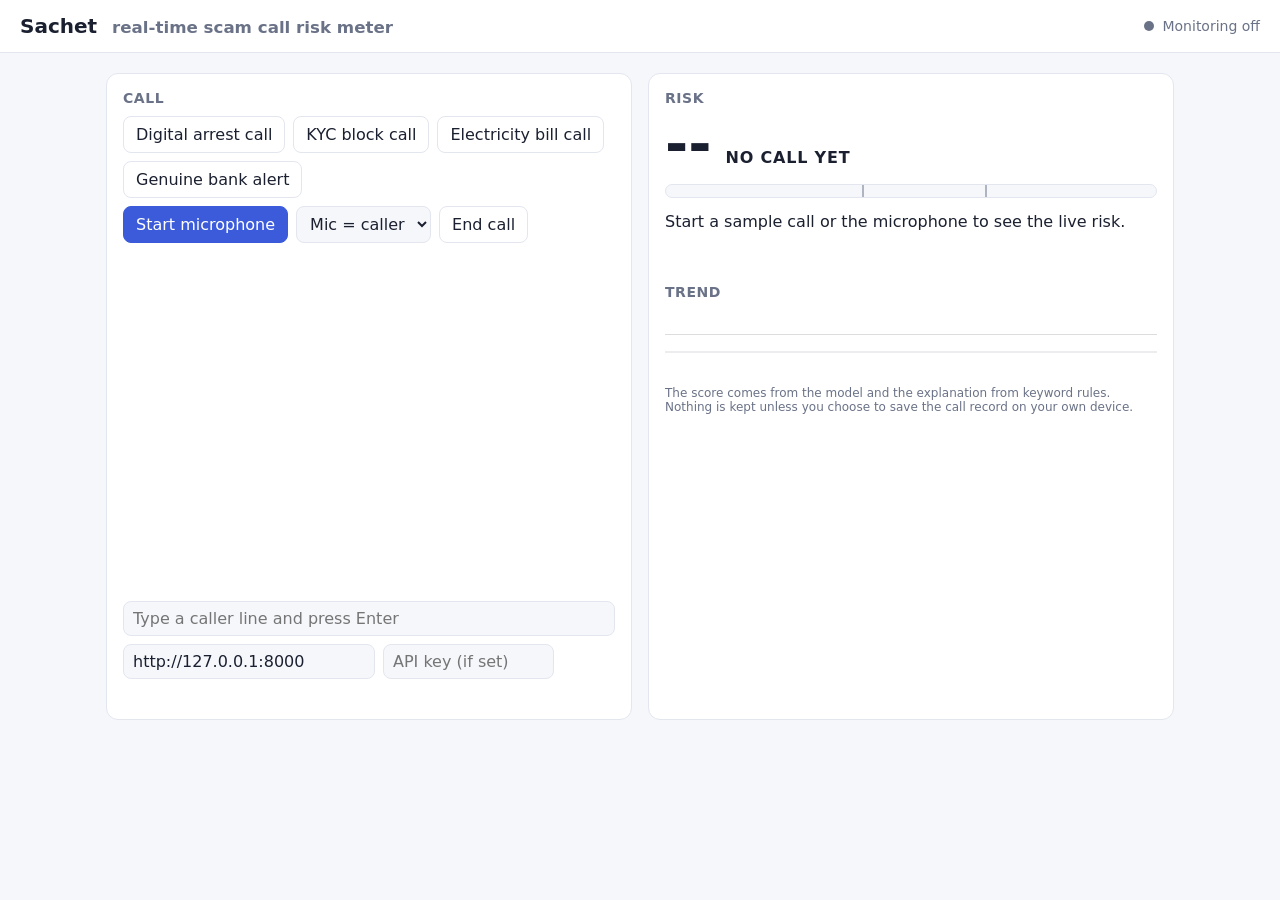
==== client/index.html @ 283514bd "Changed the model to a newer version, added frontend, updated api pipeline" ====
<!DOCTYPE html>
<html lang="en">
<head>
<meta charset="utf-8">
<meta name="viewport" content="width=device-width, initial-scale=1">
<title>Sachet</title>
<style>
  :root { --bg:#f6f7fb; --card:#fff; --text:#1b2030; --muted:#6a7287; --line:#e3e6ef;
          --low:#2e9e5b; --med:#e0a100; --high:#d9342b; --accent:#3b5bdb; }
  @media (prefers-color-scheme: dark) {
    :root { --bg:#12151f; --card:#1b2030; --text:#eceff7; --muted:#9aa3ba; --line:#2b3248; --accent:#7c93ff; }
  }
  * { box-sizing: border-box; }
  body { margin:0; font-family: system-ui, "Segoe UI", sans-serif; background:var(--bg); color:var(--text); }
  header { display:flex; align-items:center; justify-content:space-between; padding:14px 20px;
           background:var(--card); border-bottom:1px solid var(--line); }
  header h1 { margin:0; font-size:20px; }
  header small { color:var(--muted); margin-left:8px; }
  .live { display:flex; align-items:center; gap:8px; font-size:14px; color:var(--muted); }
  .dot { width:10px; height:10px; border-radius:50%; background:var(--muted); }
  .dot.on { background:var(--low); animation:pulse 1.4s infinite; }
  @keyframes pulse { 50% { opacity:.35; } }
  main { max-width:1100px; margin:20px auto; padding:0 16px; display:grid; gap:16px;
         grid-template-columns: 1fr 1fr; }
  @media (max-width: 800px) { main { grid-template-columns: 1fr; } }
  .card { background:var(--card); border:1px solid var(--line); border-radius:12px; padding:16px; }
  .card h2 { margin:0 0 10px; font-size:14px; text-transform:uppercase; letter-spacing:.04em; color:var(--muted); }
  button { font:inherit; padding:8px 12px; border:1px solid var(--line); background:var(--card); color:var(--text);
           border-radius:8px; cursor:pointer; }
  button:hover { border-color:var(--accent); }
  button.primary { background:var(--accent); color:#fff; border-color:var(--accent); }
  button:disabled { opacity:.5; cursor:not-allowed; }
  .row { display:flex; flex-wrap:wrap; gap:8px; margin-bottom:8px; }
  input, select { font:inherit; padding:7px 9px; border:1px solid var(--line); border-radius:8px;
                  background:var(--bg); color:var(--text); }
  #transcript { height:340px; overflow-y:auto; display:flex; flex-direction:column; gap:8px; }
  .msg { max-width:85%; padding:8px 11px; border-radius:12px; font-size:15px; line-height:1.4; }
  .msg.caller { background:var(--bg); border:1px solid var(--line); align-self:flex-start; }
  .msg.victim { background:var(--accent); color:#fff; align-self:flex-end; }
  .msg b { display:block; font-size:11px; opacity:.7; font-weight:600; margin-bottom:2px; }
  .score { font-size:56px; font-weight:700; line-height:1; }
  .level { font-weight:600; text-transform:uppercase; letter-spacing:.05em; }
  .bar { height:14px; background:var(--bg); border:1px solid var(--line); border-radius:8px; overflow:hidden; margin:12px 0; position:relative; }
  .bar > div { height:100%; width:0; background:var(--low); transition:width .5s, background .5s; }
  .tick { position:absolute; top:0; bottom:0; width:2px; background:var(--muted); opacity:.5; }
  #reason { font-size:16px; line-height:1.5; min-height:48px; }
  .chips { display:flex; flex-wrap:wrap; gap:6px; margin-top:8px; }
  .chip { font-size:12px; padding:3px 9px; border-radius:999px; border:1px solid var(--line); color:var(--muted); }
  #alert { display:none; background:var(--high); color:#fff; padding:12px 14px; border-radius:10px; margin-bottom:12px; font-weight:600; }
  #err { color:var(--high); font-size:13px; margin-top:8px; min-height:16px; }
  svg { width:100%; height:70px; display:block; }
  .note { color:var(--muted); font-size:12px; margin-top:6px; }
  dialog { background:var(--card); color:var(--text); border:1px solid var(--line); border-radius:12px;
           padding:20px; max-width:400px; }
  dialog::backdrop { background:rgba(0,0,0,.45); }
  dialog h3 { margin:0 0 8px; }
  dialog p { color:var(--muted); font-size:14px; line-height:1.5; margin:0 0 12px; }
  dialog input { width:100%; margin-bottom:12px; }
</style>
</head>
<body>
<header>
  <h1>Sachet <small>real-time scam call risk meter</small></h1>
  <div class="live"><span class="dot" id="dot"></span><span id="liveText">Monitoring off</span></div>
</header>

<main>
  <section class="card">
    <h2>Call</h2>
    <div class="row">
      <button id="sc1">Digital arrest call</button>
      <button id="sc2">KYC block call</button>
      <button id="sc3">Electricity bill call</button>
      <button id="sc4">Genuine bank alert</button>
    </div>
    <div class="row">
      <button id="micBtn" class="primary">Start microphone</button>
      <select id="micSpeaker">
        <option value="caller">Mic = caller</option>
        <option value="victim">Mic = you</option>
      </select>
      <button id="endBtn">End call</button>
    </div>
    <div id="transcript"></div>
    <div class="row" style="margin-top:10px">
      <input id="typed" placeholder="Type a caller line and press Enter" style="flex:1">
    </div>
    <div class="row">
      <input id="api" value="http://127.0.0.1:8000" size="24" title="API address">
      <input id="key" placeholder="API key (if set)" size="14">
    </div>
    <div id="err"></div>
  </section>

  <section class="card">
    <h2>Risk</h2>
    <div id="alert">Strong warning: this call looks like a scam. Do not share OTPs or send money. Hang up and call the official number.</div>
    <div style="display:flex; align-items:baseline; gap:14px">
      <div class="score" id="score">--</div>
      <div class="level" id="level">no call yet</div>
    </div>
    <div class="bar"><div id="fill"></div><span class="tick" style="left:40%"></span><span class="tick" style="left:65%"></span></div>
    <div id="reason">Start a sample call or the microphone to see the live risk.</div>
    <div class="chips" id="chips"></div>
    <h2 style="margin-top:18px">Trend</h2>
    <svg viewBox="0 0 300 70" preserveAspectRatio="none">
      <line x1="0" y1="42" x2="300" y2="42" stroke="currentColor" opacity=".15"/>
      <line x1="0" y1="24.5" x2="300" y2="24.5" stroke="currentColor" opacity=".15"/>
      <polyline id="line" fill="none" stroke="var(--accent)" stroke-width="2.5" points=""/>
    </svg>
    <div class="note">The score comes from the model and the explanation from keyword rules. Nothing is kept unless you choose to save the call record on your own device.</div>
  </section>
</main>

<dialog id="saveDlg">
  <h3>Save this call as evidence?</h3>
  <p>If you save, the transcript and risk scores are written to a file on this device only. Nothing is uploaded. If you don't save, they are erased now.</p>
  <input id="callerNo" placeholder="Caller's number (optional)">
  <div class="row">
    <button id="saveYes" class="primary">Save to my device</button>
    <button id="saveNo">Don't save</button>
  </div>
</dialog>

<script>
const $ = id => document.getElementById(id);
let sid = crypto.randomUUID(), playing = false, rec = null, log = [], isDemo = false;

const SAMPLES = {
  sc1: [["caller","Hello, main CBI cyber cell se Inspector Rathore bol raha hoon. Aapke Aadhaar par 24 SIM cards nikle hain."],
        ["victim","Kya? Maine toh sirf ek SIM liya hai."],
        ["caller","Aapke naam par arrest warrant jaari hua hai. Ye case confidential hai, kisi ko mat bataiye."],
        ["victim","Mujhe bahut darr lag raha hai."],
        ["caller","Aap abhi video call par rahiye, phone mat kaatiye. Verification ke liye turant paisa safe account mein transfer kijiye."]],
  sc2: [["caller","Sir main SBI head office se bol raha hoon. Aapka KYC expire ho gaya hai."],
        ["victim","Kal branch aa jaun?"],
        ["caller","Nahi sir, aaj raat tak account block ho jayega. Main ek link bhej raha hoon, wahan details bhariye."],
        ["victim","Link? Bank toh branch bulata hai."],
        ["caller","Naya process hai. Aapke phone par OTP aayega, wo mujhe turant bata dijiye."]],
  sc3: [["caller","Hello sir, main bijli vibhag se bol raha hoon. Aapke flat ka bijli bill update nahi hai."],
        ["victim","Bill toh humne pichle mahine bhar diya tha."],
        ["caller","Aaj raat tak update nahi hua toh bijli kat jayegi. Aap Play Store se Bill Update Quick Support app download kijiye."],
        ["victim","Kaunsa office hai aapka?"],
        ["caller","Sir pehle app install kijiye, time kam hai, baaki sab app mein dikh jayega."]],
  sc4: [["caller","Namaste, main HDFC Bank ke fraud team se bol rahi hoon. Aapke card se 12,400 ka transaction hua hai, kya aapne kiya?"],
        ["victim","Nahi, maine nahi kiya."],
        ["caller","Maine card block kar diya hai. Dhyan rakhiye, bank kabhi OTP, PIN ya CVV nahi maangta, kisi ko mat bataiye."],
        ["victim","Aage kya karna hai?"],
        ["caller","Aap card ke peeche likhe customer care number par khud call kijiye aur naya card request kar dijiye."]]
};

function headers() {
  const h = { "Content-Type": "application/json" };
  if ($("key").value.trim()) h["x-api-key"] = $("key").value.trim();
  return h;
}
function base() { return $("api").value.replace(/\/$/, ""); }

function addMsg(who, text) {
  const d = document.createElement("div");
  d.className = "msg " + who;
  const b = document.createElement("b");
  b.textContent = who === "caller" ? "Caller" : "You";
  const t = document.createElement("span");
  t.textContent = text;
  d.append(b, t);
  $("transcript").appendChild(d);
  $("transcript").scrollTop = 1e9;
}

function show(r) {
  const s = r.risk_score;
  $("score").textContent = s;
  $("level").textContent = r.level;
  const col = r.level === "high" ? "var(--high)" : r.level === "medium" ? "var(--med)" : "var(--low)";
  $("level").style.color = col;
  $("fill").style.width = Math.max(0, Math.min(100, s)) + "%";
  $("fill").style.background = col;
  $("reason").textContent = r.reason;
  $("alert").style.display = r.alert ? "block" : "none";
  const chips = $("chips");
  chips.replaceChildren();
  (r.signals || []).forEach(x => {
    const c = document.createElement("span");
    c.className = "chip";
    c.textContent = x;
    chips.appendChild(c);
  });
  const h = r.history, n = h.length;
  $("line").setAttribute("points", h.map((v, i) =>
    (n === 1 ? 150 : i * 300 / (n - 1)) + "," + (70 - (v / 100) * 70)).join(" "));
}

async function send(speaker, text) {
  addMsg(speaker, text);
  const entry = { time: new Date(), speaker, text };
  log.push(entry);
  $("dot").className = "dot on";
  $("liveText").textContent = "Monitoring active";
  try {
    const res = await fetch(base() + "/v1/analyze", {
      method: "POST", headers: headers(),
      body: JSON.stringify({ session_id: sid, text, speaker })
    });
    if (!res.ok) throw new Error("API " + res.status + " " + (await res.text()).slice(0, 120));
    const r = await res.json();
    Object.assign(entry, { score: r.risk_score, level: r.level, reason: r.reason, alert: r.alert });
    show(r);
    $("err").textContent = "";
  } catch (e) {
    $("err").textContent = "Could not reach the API: " + e.message;
  }
}

function stopInputs() {
  playing = false;
  if (rec) {
    rec.onend = null;
    try { rec.stop(); } catch (e) {}
    rec = null;
    $("micBtn").textContent = "Start microphone";
  }
}

async function resetCall() {
  stopInputs();
  try {
    await fetch(base() + "/v1/session/end", {
      method: "POST", headers: headers(), body: JSON.stringify({ session_id: sid })
    });
  } catch (e) {}
  sid = crypto.randomUUID();
  log = [];
  isDemo = false;
  $("transcript").replaceChildren();
  $("score").textContent = "--";
  $("level").textContent = "no call yet";
  $("level").style.color = "";
  $("fill").style.width = "0";
  $("reason").textContent = "Call ended. Session deleted from the server.";
  $("chips").replaceChildren();
  $("alert").style.display = "none";
  $("line").setAttribute("points", "");
  $("dot").className = "dot";
  $("liveText").textContent = "Monitoring off";
}

function endCall(ask) {
  if (ask && log.length) {
    stopInputs();
    $("callerNo").value = "";
    $("saveDlg").showModal();
    return;
  }
  return resetCall();
}

const pad = n => String(n).padStart(2, "0");
const fmt = d => pad(d.getDate()) + "/" + pad(d.getMonth() + 1) + "/" + d.getFullYear() + " " +
                 pad(d.getHours()) + ":" + pad(d.getMinutes()) + ":" + pad(d.getSeconds());

function buildRecord(number) {
  const scored = log.filter(e => e.score !== undefined);
  const last = scored[scored.length - 1];
  const peak = scored.length ? Math.max(...scored.map(e => e.score)) : "n/a";
  const out = [];
  out.push("SACHET CALL RECORD (automatically generated)");
  out.push("=============================================");
  out.push("Source        : " + (isDemo ? "demo sample call (not a real call)" : "live input"));
  out.push("Call started  : " + (log[0] ? fmt(log[0].time) : "n/a"));
  out.push("Call ended    : " + fmt(new Date()));
  out.push("Caller number : " + (number || "not provided"));
  out.push("Final risk    : " + (last ? last.score + "/100 (" + last.level + ")" : "n/a") + ", peak " + peak);
  out.push("Strong warning shown: " + (scored.some(e => e.alert) ? "yes" : "no"));
  out.push("");
  out.push("Note: the transcript comes from speech recognition and may contain errors. The risk score is an automated estimate, not a verdict. Keep this record together with your call log, screenshots and payment receipts.");
  out.push("");
  out.push("TRANSCRIPT");
  out.push("----------");
  log.forEach(e => {
    const who = e.speaker === "caller" ? "CALLER" : "YOU";
    const sc = (e.speaker === "caller" && e.score !== undefined) ? "   (risk " + e.score + ")" : "";
    out.push("[" + fmt(e.time) + "] " + who + ": " + e.text + sc);
  });
  out.push("");
  out.push("IF YOU WERE SCAMMED");
  out.push("Call 1930 (national cyber fraud helpline) immediately and file a complaint at cybercrime.gov.in. Contact your bank to try to stop the transaction. Attach this record, the caller's number and the transaction details.");
  return out.join("\n");
}

function download(name, text) {
  const a = document.createElement("a");
  a.href = URL.createObjectURL(new Blob([text], { type: "text/plain;charset=utf-8" }));
  a.download = name;
  document.body.appendChild(a);
  a.click();
  a.remove();
  setTimeout(() => URL.revokeObjectURL(a.href), 2000);
}

$("saveYes").onclick = async () => {
  const d = new Date();
  const name = "sachet-call-" + d.getFullYear() + pad(d.getMonth() + 1) + pad(d.getDate()) +
               "-" + pad(d.getHours()) + pad(d.getMinutes()) + ".txt";
  download(name, buildRecord($("callerNo").value.trim()));
  $("saveDlg").close();
  await resetCall();
  $("reason").textContent = "Call record saved to your device. Session deleted from the server.";
};
$("saveNo").onclick = async () => {
  $("saveDlg").close();
  await resetCall();
  $("reason").textContent = "Call ended. Nothing was saved. Session deleted from the server.";
};

async function playSample(key) {
  if (playing) return;
  await resetCall();
  playing = true;
  isDemo = true;
  for (const [who, text] of SAMPLES[key]) {
    if (!playing) break;
    await send(who, text);
    await new Promise(r => setTimeout(r, 1600));
  }
  playing = false;
}

["sc1", "sc2", "sc3", "sc4"].forEach(k => $(k).onclick = () => playSample(k));
$("endBtn").onclick = () => endCall(true);
$("typed").addEventListener("keydown", e => {
  if (e.key === "Enter" && e.target.value.trim()) {
    send("caller", e.target.value.trim());
    e.target.value = "";
  }
});

async function transcribeAndSend(blob) {
  const mySid = sid;
  const fd = new FormData();
  fd.append("file", blob, "seg.webm");
  const h = {};
  if ($("key").value.trim()) h["x-api-key"] = $("key").value.trim();
  try {
    const r = await fetch(base() + "/v1/transcribe?lang=hi", { method: "POST", headers: h, body: fd });
    if (!r.ok) throw new Error("STT " + r.status);
    const { text } = await r.json();
    if (mySid === sid && text) send($("micSpeaker").value, text);
  } catch (e) {
    $("err").textContent = "Transcription failed: " + e.message;
  }
}

$("micBtn").onclick = async () => {
  if (rec) { stopInputs(); return; }
  let stream;
  try { stream = await navigator.mediaDevices.getUserMedia({ audio: true }); }
  catch (e) { $("err").textContent = "Microphone blocked: " + e.message; return; }
  const ctl = {
    active: true, onend: null, mr: null,
    stop() {
      this.active = false;
      if (this.mr && this.mr.state !== "inactive") this.mr.stop();
      stream.getTracks().forEach(t => t.stop());
    }
  };
  rec = ctl;
  $("micBtn").textContent = "Stop microphone";
  const cycle = () => {
    if (!ctl.active) return;
    const mr = new MediaRecorder(stream);
    ctl.mr = mr;
    const parts = [];
    mr.ondataavailable = e => { if (e.data.size) parts.push(e.data); };
    mr.onstop = () => {
      if (parts.length) transcribeAndSend(new Blob(parts, { type: mr.mimeType }));
      cycle();
    };
    mr.start();
    setTimeout(() => { if (mr.state === "recording") mr.stop(); }, 6000);
  };
  cycle();
};

</script>
</body>
</html>
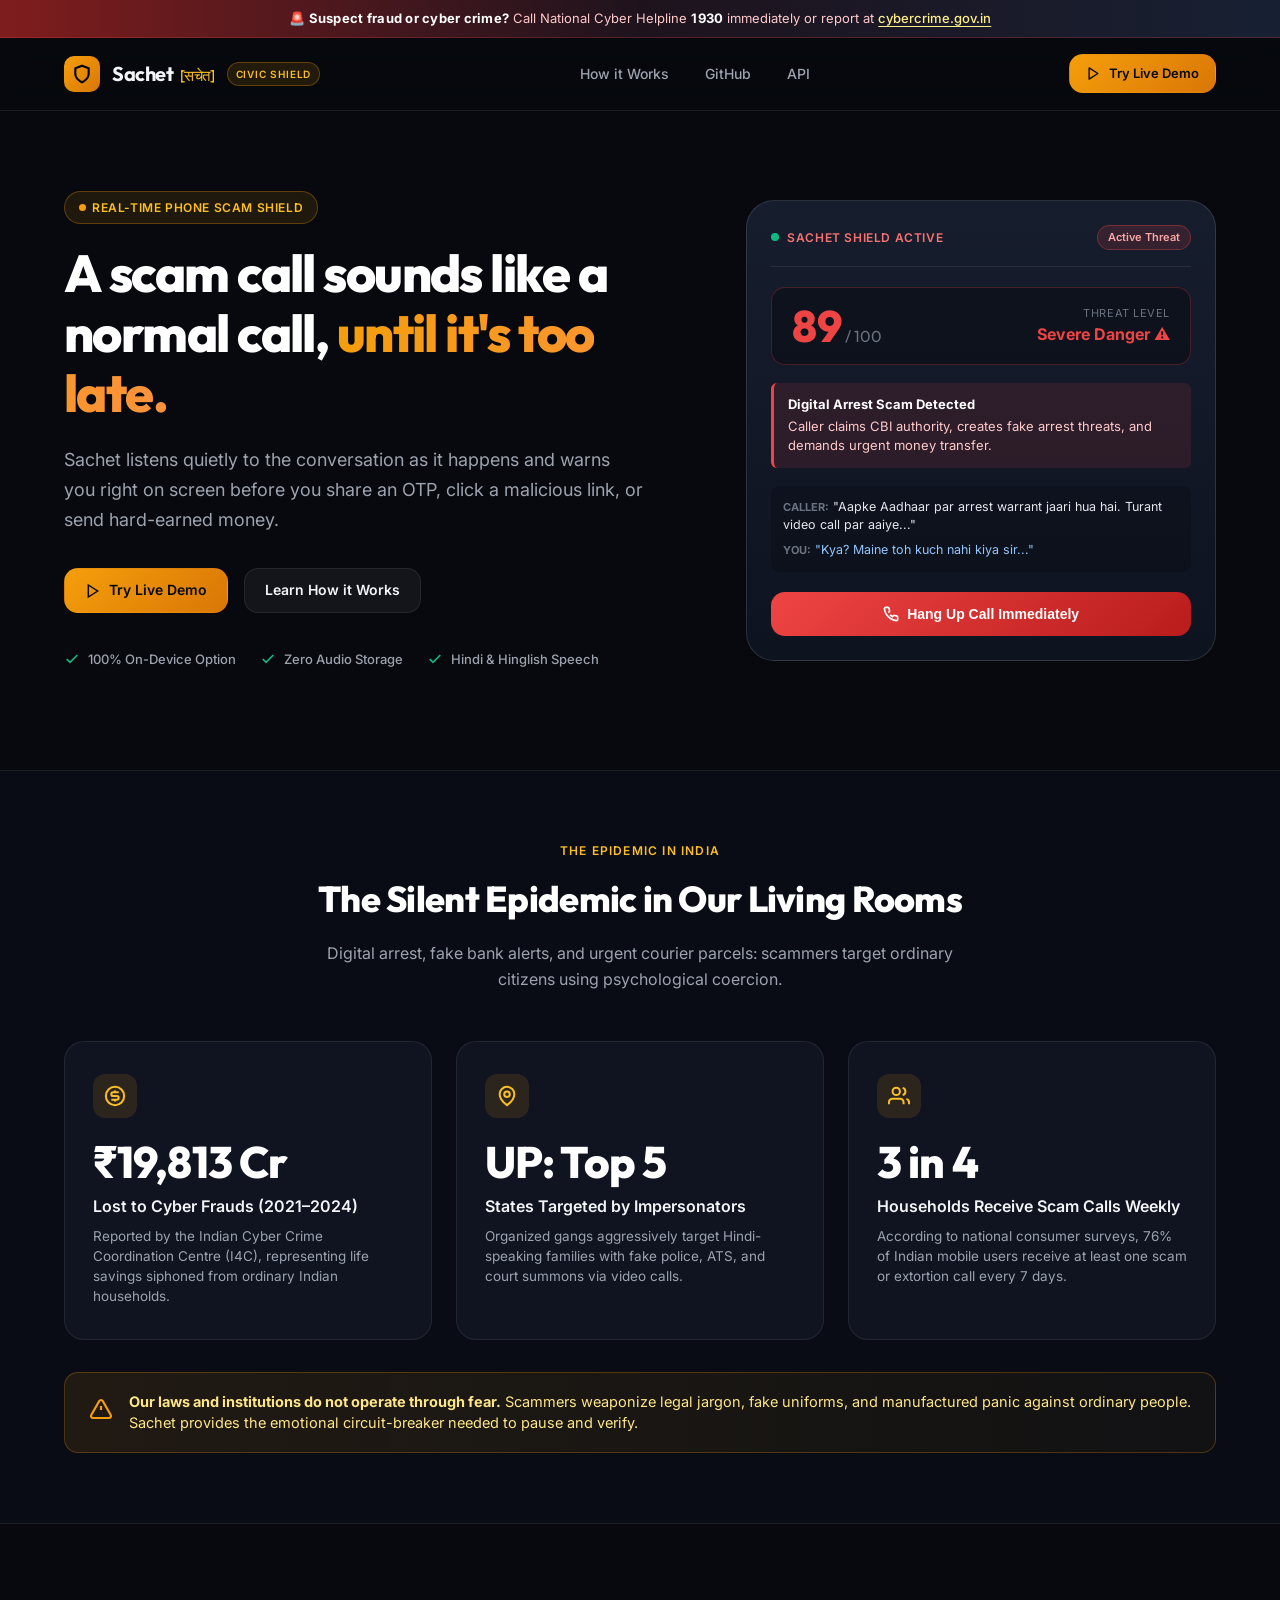
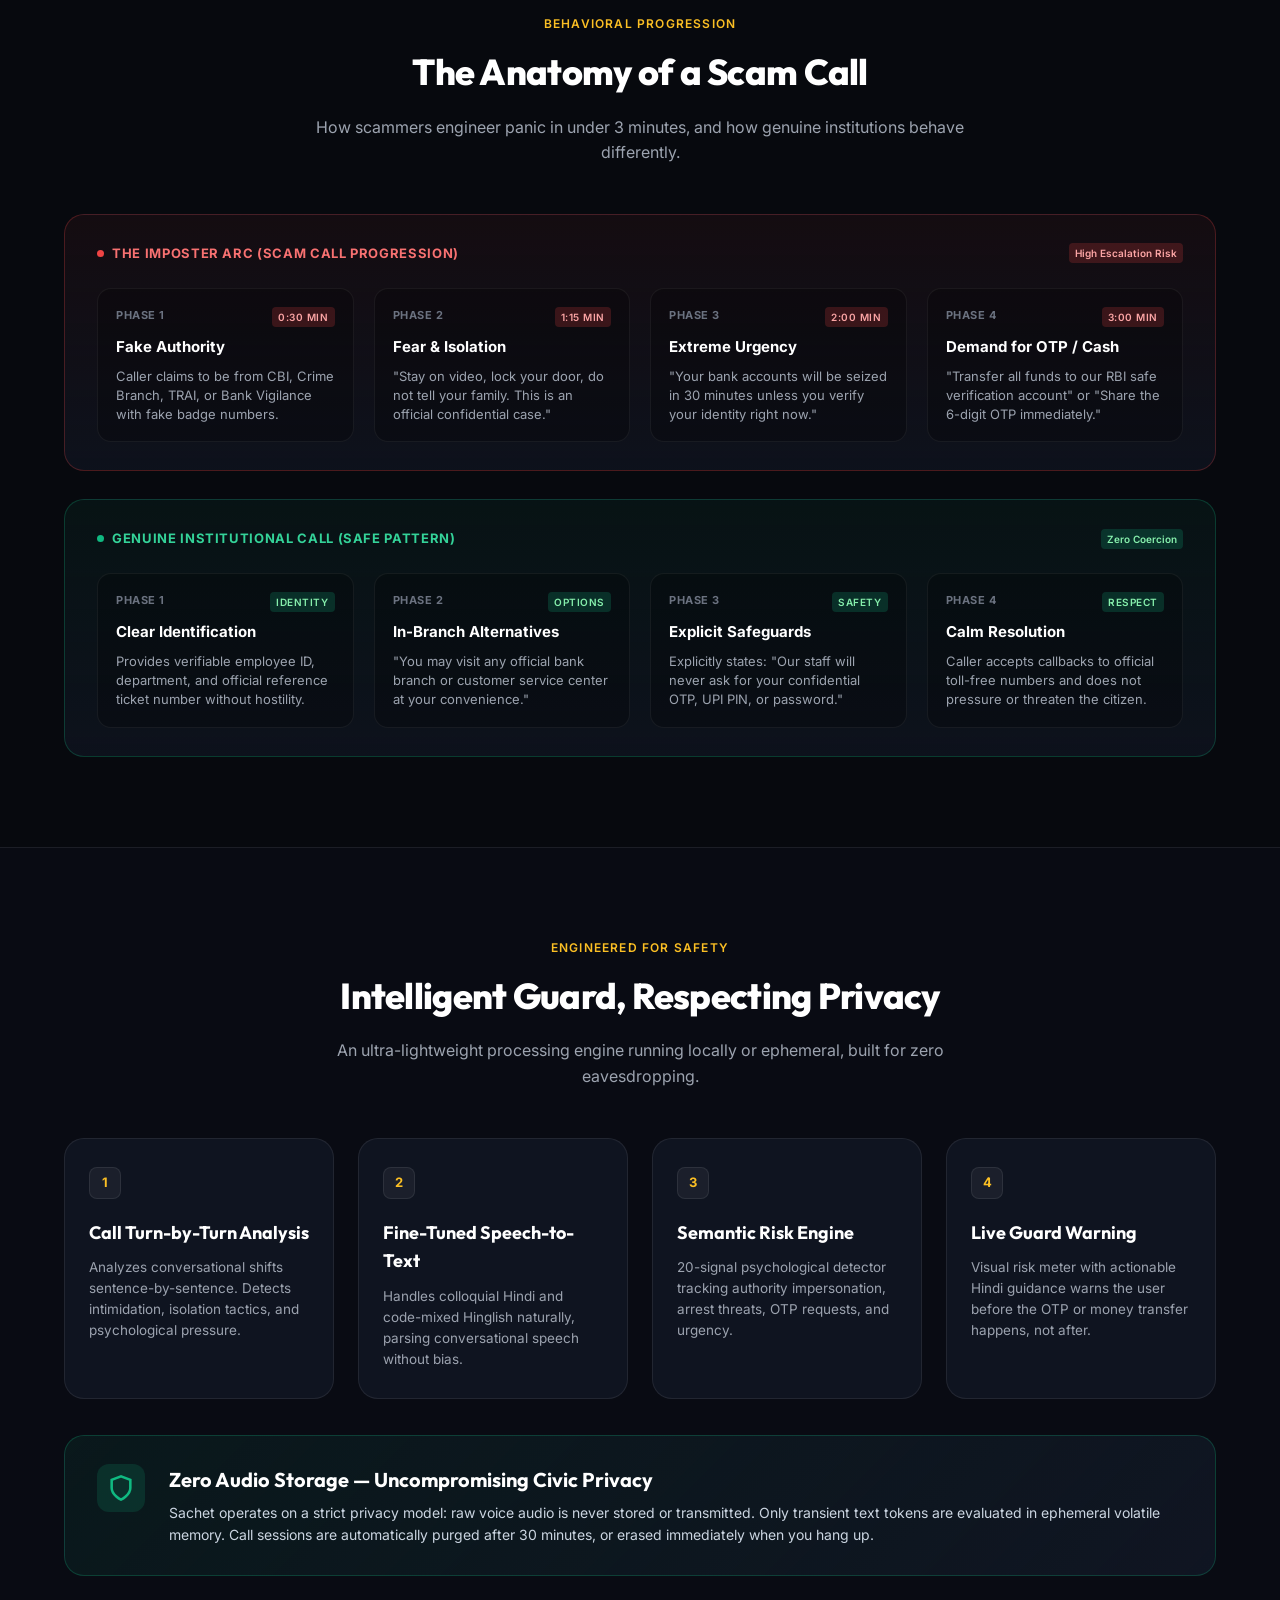
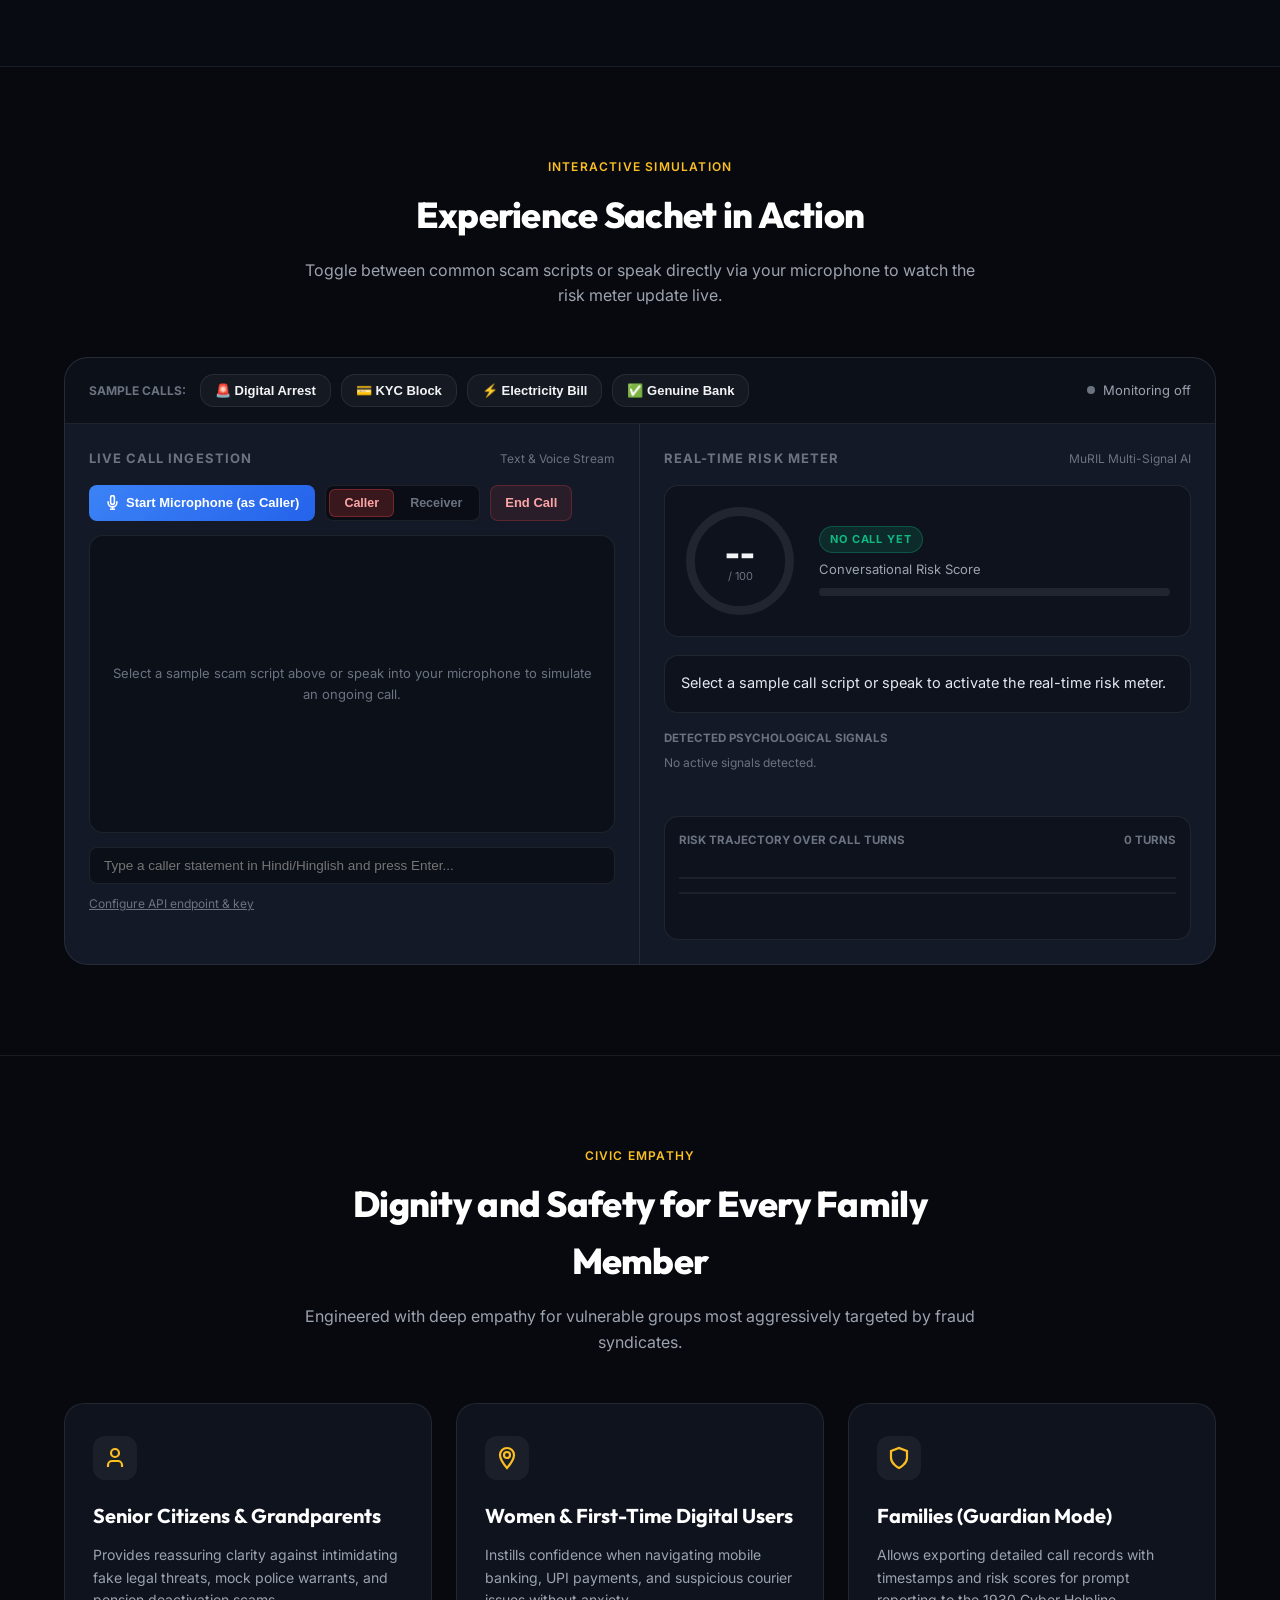
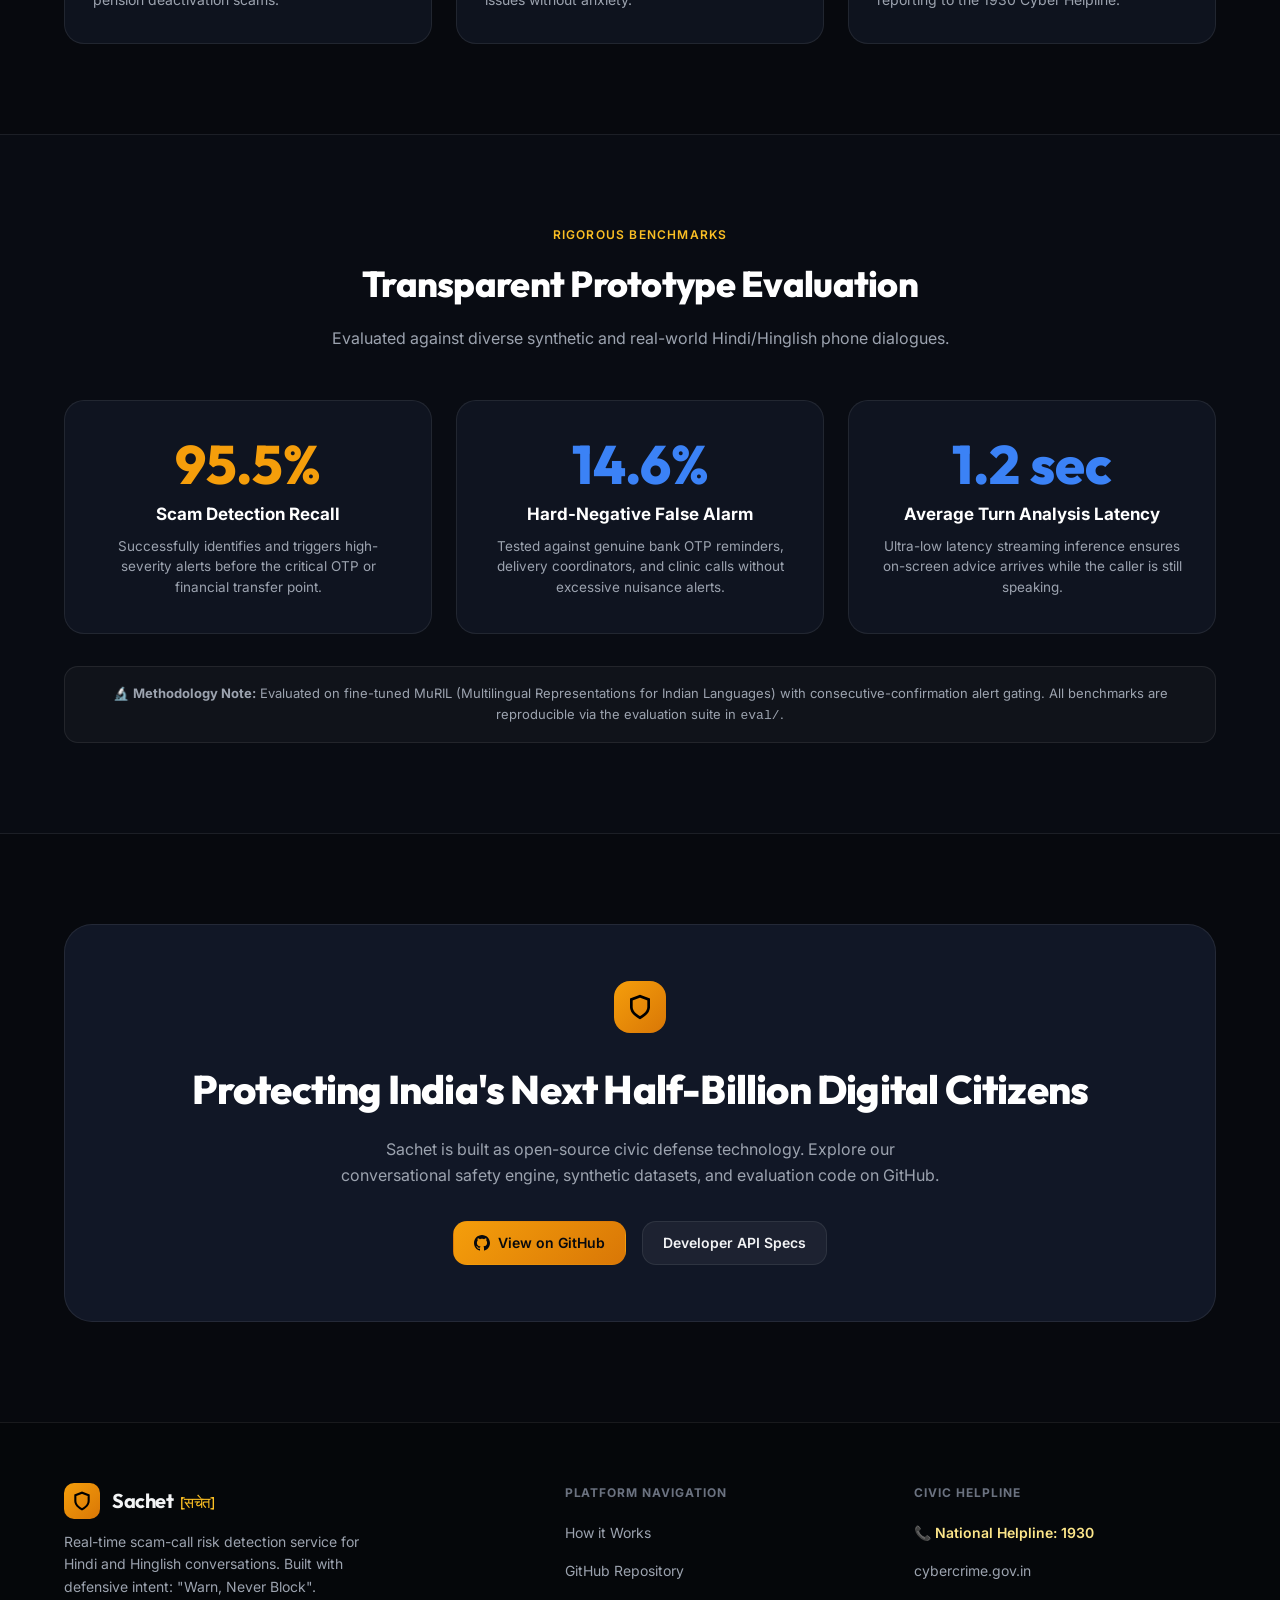
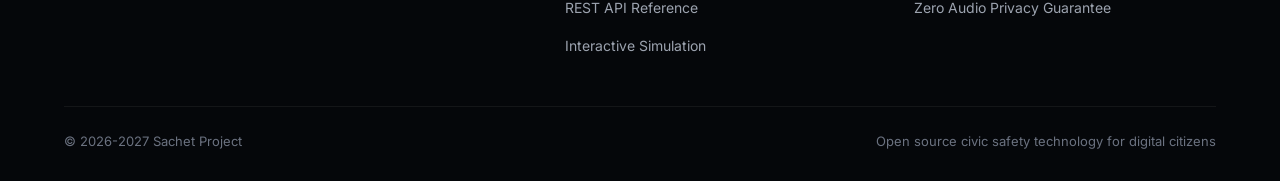
==== commit 932ca4a1: "Configure production dependencies and model hosting" ====
--- a/client/index.html
+++ b/client/index.html
@@ -1,387 +1,1125 @@
 <!DOCTYPE html>
 <html lang="en">
 <head>
-<meta charset="utf-8">
-<meta name="viewport" content="width=device-width, initial-scale=1">
-<title>Sachet</title>
-<style>
-  :root { --bg:#f6f7fb; --card:#fff; --text:#1b2030; --muted:#6a7287; --line:#e3e6ef;
-          --low:#2e9e5b; --med:#e0a100; --high:#d9342b; --accent:#3b5bdb; }
-  @media (prefers-color-scheme: dark) {
-    :root { --bg:#12151f; --card:#1b2030; --text:#eceff7; --muted:#9aa3ba; --line:#2b3248; --accent:#7c93ff; }
-  }
-  * { box-sizing: border-box; }
-  body { margin:0; font-family: system-ui, "Segoe UI", sans-serif; background:var(--bg); color:var(--text); }
-  header { display:flex; align-items:center; justify-content:space-between; padding:14px 20px;
-           background:var(--card); border-bottom:1px solid var(--line); }
-  header h1 { margin:0; font-size:20px; }
-  header small { color:var(--muted); margin-left:8px; }
-  .live { display:flex; align-items:center; gap:8px; font-size:14px; color:var(--muted); }
-  .dot { width:10px; height:10px; border-radius:50%; background:var(--muted); }
-  .dot.on { background:var(--low); animation:pulse 1.4s infinite; }
-  @keyframes pulse { 50% { opacity:.35; } }
-  main { max-width:1100px; margin:20px auto; padding:0 16px; display:grid; gap:16px;
-         grid-template-columns: 1fr 1fr; }
-  @media (max-width: 800px) { main { grid-template-columns: 1fr; } }
-  .card { background:var(--card); border:1px solid var(--line); border-radius:12px; padding:16px; }
-  .card h2 { margin:0 0 10px; font-size:14px; text-transform:uppercase; letter-spacing:.04em; color:var(--muted); }
-  button { font:inherit; padding:8px 12px; border:1px solid var(--line); background:var(--card); color:var(--text);
-           border-radius:8px; cursor:pointer; }
-  button:hover { border-color:var(--accent); }
-  button.primary { background:var(--accent); color:#fff; border-color:var(--accent); }
-  button:disabled { opacity:.5; cursor:not-allowed; }
-  .row { display:flex; flex-wrap:wrap; gap:8px; margin-bottom:8px; }
-  input, select { font:inherit; padding:7px 9px; border:1px solid var(--line); border-radius:8px;
-                  background:var(--bg); color:var(--text); }
-  #transcript { height:340px; overflow-y:auto; display:flex; flex-direction:column; gap:8px; }
-  .msg { max-width:85%; padding:8px 11px; border-radius:12px; font-size:15px; line-height:1.4; }
-  .msg.caller { background:var(--bg); border:1px solid var(--line); align-self:flex-start; }
-  .msg.victim { background:var(--accent); color:#fff; align-self:flex-end; }
-  .msg b { display:block; font-size:11px; opacity:.7; font-weight:600; margin-bottom:2px; }
-  .score { font-size:56px; font-weight:700; line-height:1; }
-  .level { font-weight:600; text-transform:uppercase; letter-spacing:.05em; }
-  .bar { height:14px; background:var(--bg); border:1px solid var(--line); border-radius:8px; overflow:hidden; margin:12px 0; position:relative; }
-  .bar > div { height:100%; width:0; background:var(--low); transition:width .5s, background .5s; }
-  .tick { position:absolute; top:0; bottom:0; width:2px; background:var(--muted); opacity:.5; }
-  #reason { font-size:16px; line-height:1.5; min-height:48px; }
-  .chips { display:flex; flex-wrap:wrap; gap:6px; margin-top:8px; }
-  .chip { font-size:12px; padding:3px 9px; border-radius:999px; border:1px solid var(--line); color:var(--muted); }
-  #alert { display:none; background:var(--high); color:#fff; padding:12px 14px; border-radius:10px; margin-bottom:12px; font-weight:600; }
-  #err { color:var(--high); font-size:13px; margin-top:8px; min-height:16px; }
-  svg { width:100%; height:70px; display:block; }
-  .note { color:var(--muted); font-size:12px; margin-top:6px; }
-  dialog { background:var(--card); color:var(--text); border:1px solid var(--line); border-radius:12px;
-           padding:20px; max-width:400px; }
-  dialog::backdrop { background:rgba(0,0,0,.45); }
-  dialog h3 { margin:0 0 8px; }
-  dialog p { color:var(--muted); font-size:14px; line-height:1.5; margin:0 0 12px; }
-  dialog input { width:100%; margin-bottom:12px; }
-</style>
+  <meta charset="utf-8">
+  <meta name="viewport" content="width=device-width, initial-scale=1">
+  <title>Sachet (सचेत) — Real-Time Scam-Call Risk Detector</title>
+  <meta name="description" content="Intelligent, privacy-first scam-call risk detection service for Hindi and Hinglish phone conversations. Warns citizens in real time before fraud happens.">
+  <link rel="preconnect" href="https://fonts.googleapis.com">
+  <link rel="preconnect" href="https://fonts.gstatic.com" crossorigin>
+  <link href="https://fonts.googleapis.com/css2?family=Inter:wght@400;500;600;700&family=Outfit:wght@600;700;800&display=swap" rel="stylesheet">
+  <link rel="stylesheet" href="styles.css">
 </head>
 <body>
-<header>
-  <h1>Sachet <small>real-time scam call risk meter</small></h1>
-  <div class="live"><span class="dot" id="dot"></span><span id="liveText">Monitoring off</span></div>
-</header>
-
-<main>
-  <section class="card">
-    <h2>Call</h2>
-    <div class="row">
-      <button id="sc1">Digital arrest call</button>
-      <button id="sc2">KYC block call</button>
-      <button id="sc3">Electricity bill call</button>
-      <button id="sc4">Genuine bank alert</button>
+
+  <!-- Top Emergency Helpline Banner -->
+  <aside class="emergency-banner">
+    <span>🚨 <strong>Suspect fraud or cyber crime?</strong> Call National Cyber Helpline <strong>1930</strong> immediately or report at <a href="https://cybercrime.gov.in" target="_blank" rel="noopener noreferrer">cybercrime.gov.in</a></span>
+  </aside>
+
+  <!-- Navigation Bar: ONLY Logo, How it Works, GitHub, API, and Live Demo Button -->
+  <header class="site-nav">
+    <div class="container nav-wrapper">
+      <a href="index.html" class="brand-group">
+        <div class="brand-logo-icon">
+          <svg width="20" height="20" viewBox="0 0 24 24" fill="none" stroke="currentColor" stroke-width="2.5" stroke-linecap="round" stroke-linejoin="round">
+            <path d="M12 22s8-4 8-10V5l-8-3-8 3v7c0 6 8 10 8 10z"/>
+          </svg>
+        </div>
+        <div class="brand-name">
+          Sachet <span class="hindi">[सचेत]</span>
+        </div>
+        <span class="brand-badge">Civic Shield</span>
+      </a>
+
+      <nav>
+        <ul class="nav-links">
+          <li><a href="how-it-works.html" class="nav-link">How it Works</a></li>
+          <li><a href="github.html" class="nav-link">GitHub</a></li>
+          <li><a href="api.html" class="nav-link">API</a></li>
+        </ul>
+      </nav>
+
+      <div class="nav-actions">
+        <a href="#demo" class="btn btn-primary" style="padding: 8px 16px; font-size: 13px;">
+          <svg width="15" height="15" viewBox="0 0 24 24" fill="none" stroke="currentColor" stroke-width="2.2" stroke-linecap="round" stroke-linejoin="round">
+            <polygon points="5 3 19 12 5 21 5 3"/>
+          </svg>
+          Try Live Demo
+        </a>
+      </div>
     </div>
-    <div class="row">
-      <button id="micBtn" class="primary">Start microphone</button>
-      <select id="micSpeaker">
-        <option value="caller">Mic = caller</option>
-        <option value="victim">Mic = you</option>
-      </select>
-      <button id="endBtn">End call</button>
+  </header>
+
+  <!-- HERO SECTION -->
+  <section class="hero-section">
+    <div class="container hero-grid">
+      <div class="hero-content">
+        <div class="pill-badge">
+          <span class="pulse-dot"></span>
+          Real-Time Phone Scam Shield
+        </div>
+        <h1 class="hero-title">
+          A scam call sounds like a normal call, <span class="highlight">until it's too late.</span>
+        </h1>
+        <p class="hero-subtitle">
+          Sachet listens quietly to the conversation as it happens and warns you right on screen before you share an OTP, click a malicious link, or send hard-earned money.
+        </p>
+
+        <div class="hero-actions">
+          <a href="#demo" class="btn btn-primary">
+            <svg width="16" height="16" viewBox="0 0 24 24" fill="none" stroke="currentColor" stroke-width="2.2">
+              <polygon points="5 3 19 12 5 21 5 3"/>
+            </svg>
+            Try Live Demo
+          </a>
+          <a href="how-it-works.html" class="btn btn-secondary">
+            Learn How it Works
+          </a>
+        </div>
+
+        <div class="hero-trust-list">
+          <div class="trust-item">
+            <svg width="16" height="16" viewBox="0 0 24 24" fill="none" stroke="currentColor" stroke-width="2.5"><polyline points="20 6 9 17 4 12"/></svg>
+            100% On-Device Option
+          </div>
+          <div class="trust-item">
+            <svg width="16" height="16" viewBox="0 0 24 24" fill="none" stroke="currentColor" stroke-width="2.5"><polyline points="20 6 9 17 4 12"/></svg>
+            Zero Audio Storage
+          </div>
+          <div class="trust-item">
+            <svg width="16" height="16" viewBox="0 0 24 24" fill="none" stroke="currentColor" stroke-width="2.5"><polyline points="20 6 9 17 4 12"/></svg>
+            Hindi & Hinglish Speech
+          </div>
+        </div>
+      </div>
+
+      <!-- Hero Phone Simulation Card -->
+      <div class="hero-phone-card">
+        <div class="phone-header">
+          <div class="phone-indicator">
+            <span class="status-dot active"></span>
+            Sachet Shield Active
+          </div>
+          <span class="phone-badge-danger">Active Threat</span>
+        </div>
+
+        <div class="phone-risk-row">
+          <div>
+            <div class="phone-risk-num">89<small> / 100</small></div>
+          </div>
+          <div class="phone-risk-status">
+            <div class="label">Threat Level</div>
+            <div class="state">Severe Danger ⚠️</div>
+          </div>
+        </div>
+
+        <div class="phone-alert-box">
+          <strong>Digital Arrest Scam Detected</strong>
+          Caller claims CBI authority, creates fake arrest threats, and demands urgent money transfer.
+        </div>
+
+        <div class="phone-transcript-preview">
+          <div class="turn-caller">
+            <b>Caller:</b> "Aapke Aadhaar par arrest warrant jaari hua hai. Turant video call par aaiye..."
+          </div>
+          <div class="turn-victim">
+            <b>You:</b> "Kya? Maine toh kuch nahi kiya sir..."
+          </div>
+        </div>
+
+        <button class="phone-action-btn" onclick="document.getElementById('demo').scrollIntoView({behavior:'smooth'})">
+          <svg width="16" height="16" viewBox="0 0 24 24" fill="none" stroke="currentColor" stroke-width="2.5"><path d="M10.68 13.31a16 16 0 0 0 3.41 2.6l1.27-1.27a2 2 0 0 1 2.11-.45 12.84 12.84 0 0 0 2.81.7 2 2 0 0 1 1.72 2v3a2 2 0 0 1-2.18 2 19.79 19.79 0 0 1-8.63-3.07 19.42 19.42 0 0 1-6-6 19.8 19.8 0 0 1-3.07-8.67A2 2 0 0 1 4.11 2h3a2 2 0 0 1 2 1.72 12.84 12.84 0 0 0 .7 2.81 2 2 0 0 1-.45 2.11L8.09 9.91"/></svg>
+          Hang Up Call Immediately
+        </button>
+      </div>
     </div>
-    <div id="transcript"></div>
-    <div class="row" style="margin-top:10px">
-      <input id="typed" placeholder="Type a caller line and press Enter" style="flex:1">
+  </section>
+
+  <!-- STATISTICS SECTION ("THE SILENT EPIDEMIC") -->
+  <section class="stats-section">
+    <div class="container">
+      <div class="section-head">
+        <div class="section-tag">The Epidemic in India</div>
+        <h2 class="section-title">The Silent Epidemic in Our Living Rooms</h2>
+        <p class="section-subtitle">
+          Digital arrest, fake bank alerts, and urgent courier parcels: scammers target ordinary citizens using psychological coercion.
+        </p>
+      </div>
+
+      <div class="stats-grid">
+        <div class="stat-card">
+          <div class="stat-icon">
+            <svg width="22" height="22" viewBox="0 0 24 24" fill="none" stroke="currentColor" stroke-width="2.2"><circle cx="12" cy="12" r="10"/><path d="M16 8h-6a2 2 0 1 0 0 4h4a2 2 0 1 1 0 4H8"/><path d="M12 6v2m0 8v2"/></svg>
+          </div>
+          <div class="stat-value">₹19,813 Cr</div>
+          <div class="stat-label">Lost to Cyber Frauds (2021–2024)</div>
+          <div class="stat-desc">
+            Reported by the Indian Cyber Crime Coordination Centre (I4C), representing life savings siphoned from ordinary Indian households.
+          </div>
+        </div>
+
+        <div class="stat-card">
+          <div class="stat-icon">
+            <svg width="22" height="22" viewBox="0 0 24 24" fill="none" stroke="currentColor" stroke-width="2.2"><path d="M20 10c0 6-8 12-8 12s-8-6-8-12a8 8 0 0 1 16 0Z"/><circle cx="12" cy="10" r="3"/></svg>
+          </div>
+          <div class="stat-value">UP: Top 5</div>
+          <div class="stat-label">States Targeted by Impersonators</div>
+          <div class="stat-desc">
+            Organized gangs aggressively target Hindi-speaking families with fake police, ATS, and court summons via video calls.
+          </div>
+        </div>
+
+        <div class="stat-card">
+          <div class="stat-icon">
+            <svg width="22" height="22" viewBox="0 0 24 24" fill="none" stroke="currentColor" stroke-width="2.2"><path d="M17 21v-2a4 4 0 0 0-4-4H5a4 4 0 0 0-4 4v2"/><circle cx="9" cy="7" r="4"/><path d="M23 21v-2a4 4 0 0 0-3-3.87"/><path d="M16 3.13a4 4 0 0 1 0 7.75"/></svg>
+          </div>
+          <div class="stat-value">3 in 4</div>
+          <div class="stat-label">Households Receive Scam Calls Weekly</div>
+          <div class="stat-desc">
+            According to national consumer surveys, 76% of Indian mobile users receive at least one scam or extortion call every 7 days.
+          </div>
+        </div>
+      </div>
+
+      <div class="fear-callout-banner">
+        <div class="fear-callout-icon">
+          <svg width="24" height="24" viewBox="0 0 24 24" fill="none" stroke="currentColor" stroke-width="2.2"><path d="m21.73 18-8-14a2 2 0 0 0-3.48 0l-8 14A2 2 0 0 0 4 21h16a2 2 0 0 0 1.73-3Z"/><line x1="12" y1="9" x2="12" y2="13"/><line x1="12" y1="17" x2="12.01" y2="17"/></svg>
+        </div>
+        <div class="fear-callout-text">
+          <strong>Our laws and institutions do not operate through fear.</strong> Scammers weaponize legal jargon, fake uniforms, and manufactured panic against ordinary people. Sachet provides the emotional circuit-breaker needed to pause and verify.
+        </div>
+      </div>
     </div>
-    <div class="row">
-      <input id="api" value="http://127.0.0.1:8000" size="24" title="API address">
-      <input id="key" placeholder="API key (if set)" size="14">
+  </section>
+
+  <!-- THE ANATOMY OF A SCAM CALL -->
+  <section class="anatomy-section">
+    <div class="container">
+      <div class="section-head">
+        <div class="section-tag">Behavioral Progression</div>
+        <h2 class="section-title">The Anatomy of a Scam Call</h2>
+        <p class="section-subtitle">
+          How scammers engineer panic in under 3 minutes, and how genuine institutions behave differently.
+        </p>
+      </div>
+
+      <div class="arc-container">
+        <!-- Scam Arc -->
+        <div class="arc-card scam">
+          <div class="arc-header">
+            <span class="arc-badge danger">
+              <span class="pulse-dot" style="background:#ef4444;"></span>
+              The Imposter Arc (Scam Call Progression)
+            </span>
+            <span class="step-tag red">High Escalation Risk</span>
+          </div>
+
+          <div class="arc-timeline-grid">
+            <div class="timeline-step">
+              <div class="step-num"><span>Phase 1</span> <span class="step-tag red">0:30 Min</span></div>
+              <div class="step-title">Fake Authority</div>
+              <div class="step-desc">Caller claims to be from CBI, Crime Branch, TRAI, or Bank Vigilance with fake badge numbers.</div>
+            </div>
+
+            <div class="timeline-step">
+              <div class="step-num"><span>Phase 2</span> <span class="step-tag red">1:15 Min</span></div>
+              <div class="step-title">Fear & Isolation</div>
+              <div class="step-desc">"Stay on video, lock your door, do not tell your family. This is an official confidential case."</div>
+            </div>
+
+            <div class="timeline-step">
+              <div class="step-num"><span>Phase 3</span> <span class="step-tag red">2:00 Min</span></div>
+              <div class="step-title">Extreme Urgency</div>
+              <div class="step-desc">"Your bank accounts will be seized in 30 minutes unless you verify your identity right now."</div>
+            </div>
+
+            <div class="timeline-step">
+              <div class="step-num"><span>Phase 4</span> <span class="step-tag red">3:00 Min</span></div>
+              <div class="step-title">Demand for OTP / Cash</div>
+              <div class="step-desc">"Transfer all funds to our RBI safe verification account" or "Share the 6-digit OTP immediately."</div>
+            </div>
+          </div>
+        </div>
+
+        <!-- Safe Arc -->
+        <div class="arc-card safe">
+          <div class="arc-header">
+            <span class="arc-badge safe">
+              <span class="pulse-dot" style="background:#10b981;"></span>
+              Genuine Institutional Call (Safe Pattern)
+            </span>
+            <span class="step-tag green">Zero Coercion</span>
+          </div>
+
+          <div class="arc-timeline-grid">
+            <div class="timeline-step">
+              <div class="step-num"><span>Phase 1</span> <span class="step-tag green">Identity</span></div>
+              <div class="step-title">Clear Identification</div>
+              <div class="step-desc">Provides verifiable employee ID, department, and official reference ticket number without hostility.</div>
+            </div>
+
+            <div class="timeline-step">
+              <div class="step-num"><span>Phase 2</span> <span class="step-tag green">Options</span></div>
+              <div class="step-title">In-Branch Alternatives</div>
+              <div class="step-desc">"You may visit any official bank branch or customer service center at your convenience."</div>
+            </div>
+
+            <div class="timeline-step">
+              <div class="step-num"><span>Phase 3</span> <span class="step-tag green">Safety</span></div>
+              <div class="step-title">Explicit Safeguards</div>
+              <div class="step-desc">Explicitly states: "Our staff will never ask for your confidential OTP, UPI PIN, or password."</div>
+            </div>
+
+            <div class="timeline-step">
+              <div class="step-num"><span>Phase 4</span> <span class="step-tag green">Respect</span></div>
+              <div class="step-title">Calm Resolution</div>
+              <div class="step-desc">Caller accepts callbacks to official toll-free numbers and does not pressure or threaten the citizen.</div>
+            </div>
+          </div>
+        </div>
+      </div>
     </div>
-    <div id="err"></div>
   </section>
 
-  <section class="card">
-    <h2>Risk</h2>
-    <div id="alert">Strong warning: this call looks like a scam. Do not share OTPs or send money. Hang up and call the official number.</div>
-    <div style="display:flex; align-items:baseline; gap:14px">
-      <div class="score" id="score">--</div>
-      <div class="level" id="level">no call yet</div>
+  <!-- FEATURES & PRIVACY SECTION -->
+  <section class="features-section">
+    <div class="container">
+      <div class="section-head">
+        <div class="section-tag">Engineered for Safety</div>
+        <h2 class="section-title">Intelligent Guard, Respecting Privacy</h2>
+        <p class="section-subtitle">
+          An ultra-lightweight processing engine running locally or ephemeral, built for zero eavesdropping.
+        </p>
+      </div>
+
+      <div class="features-grid">
+        <div class="feature-card">
+          <div class="feature-num-badge">1</div>
+          <h3 class="feature-title">Call Turn-by-Turn Analysis</h3>
+          <p class="feature-desc">
+            Analyzes conversational shifts sentence-by-sentence. Detects intimidation, isolation tactics, and psychological pressure.
+          </p>
+        </div>
+
+        <div class="feature-card">
+          <div class="feature-num-badge">2</div>
+          <h3 class="feature-title">Fine-Tuned Speech-to-Text</h3>
+          <p class="feature-desc">
+            Handles colloquial Hindi and code-mixed Hinglish naturally, parsing conversational speech without bias.
+          </p>
+        </div>
+
+        <div class="feature-card">
+          <div class="feature-num-badge">3</div>
+          <h3 class="feature-title">Semantic Risk Engine</h3>
+          <p class="feature-desc">
+            20-signal psychological detector tracking authority impersonation, arrest threats, OTP requests, and urgency.
+          </p>
+        </div>
+
+        <div class="feature-card">
+          <div class="feature-num-badge">4</div>
+          <h3 class="feature-title">Live Guard Warning</h3>
+          <p class="feature-desc">
+            Visual risk meter with actionable Hindi guidance warns the user before the OTP or money transfer happens, not after.
+          </p>
+        </div>
+      </div>
+
+      <div class="privacy-banner-card">
+        <div class="privacy-icon">
+          <svg width="28" height="28" viewBox="0 0 24 24" fill="none" stroke="currentColor" stroke-width="2.2"><path d="M12 22s8-4 8-10V5l-8-3-8 3v7c0 6 8 10 8 10z"/></svg>
+        </div>
+        <div class="privacy-content">
+          <h3>Zero Audio Storage — Uncompromising Civic Privacy</h3>
+          <p>
+            Sachet operates on a strict privacy model: raw voice audio is never stored or transmitted. Only transient text tokens are evaluated in ephemeral volatile memory. Call sessions are automatically purged after 30 minutes, or erased immediately when you hang up.
+          </p>
+        </div>
+      </div>
     </div>
-    <div class="bar"><div id="fill"></div><span class="tick" style="left:40%"></span><span class="tick" style="left:65%"></span></div>
-    <div id="reason">Start a sample call or the microphone to see the live risk.</div>
-    <div class="chips" id="chips"></div>
-    <h2 style="margin-top:18px">Trend</h2>
-    <svg viewBox="0 0 300 70" preserveAspectRatio="none">
-      <line x1="0" y1="42" x2="300" y2="42" stroke="currentColor" opacity=".15"/>
-      <line x1="0" y1="24.5" x2="300" y2="24.5" stroke="currentColor" opacity=".15"/>
-      <polyline id="line" fill="none" stroke="var(--accent)" stroke-width="2.5" points=""/>
-    </svg>
-    <div class="note">The score comes from the model and the explanation from keyword rules. Nothing is kept unless you choose to save the call record on your own device.</div>
   </section>
-</main>
-
-<dialog id="saveDlg">
-  <h3>Save this call as evidence?</h3>
-  <p>If you save, the transcript and risk scores are written to a file on this device only. Nothing is uploaded. If you don't save, they are erased now.</p>
-  <input id="callerNo" placeholder="Caller's number (optional)">
-  <div class="row">
-    <button id="saveYes" class="primary">Save to my device</button>
-    <button id="saveNo">Don't save</button>
-  </div>
-</dialog>
-
-<script>
-const $ = id => document.getElementById(id);
-let sid = crypto.randomUUID(), playing = false, rec = null, log = [], isDemo = false;
-
-const SAMPLES = {
-  sc1: [["caller","Hello, main CBI cyber cell se Inspector Rathore bol raha hoon. Aapke Aadhaar par 24 SIM cards nikle hain."],
-        ["victim","Kya? Maine toh sirf ek SIM liya hai."],
-        ["caller","Aapke naam par arrest warrant jaari hua hai. Ye case confidential hai, kisi ko mat bataiye."],
-        ["victim","Mujhe bahut darr lag raha hai."],
-        ["caller","Aap abhi video call par rahiye, phone mat kaatiye. Verification ke liye turant paisa safe account mein transfer kijiye."]],
-  sc2: [["caller","Sir main SBI head office se bol raha hoon. Aapka KYC expire ho gaya hai."],
-        ["victim","Kal branch aa jaun?"],
-        ["caller","Nahi sir, aaj raat tak account block ho jayega. Main ek link bhej raha hoon, wahan details bhariye."],
-        ["victim","Link? Bank toh branch bulata hai."],
-        ["caller","Naya process hai. Aapke phone par OTP aayega, wo mujhe turant bata dijiye."]],
-  sc3: [["caller","Hello sir, main bijli vibhag se bol raha hoon. Aapke flat ka bijli bill update nahi hai."],
-        ["victim","Bill toh humne pichle mahine bhar diya tha."],
-        ["caller","Aaj raat tak update nahi hua toh bijli kat jayegi. Aap Play Store se Bill Update Quick Support app download kijiye."],
-        ["victim","Kaunsa office hai aapka?"],
-        ["caller","Sir pehle app install kijiye, time kam hai, baaki sab app mein dikh jayega."]],
-  sc4: [["caller","Namaste, main HDFC Bank ke fraud team se bol rahi hoon. Aapke card se 12,400 ka transaction hua hai, kya aapne kiya?"],
-        ["victim","Nahi, maine nahi kiya."],
-        ["caller","Maine card block kar diya hai. Dhyan rakhiye, bank kabhi OTP, PIN ya CVV nahi maangta, kisi ko mat bataiye."],
-        ["victim","Aage kya karna hai?"],
-        ["caller","Aap card ke peeche likhe customer care number par khud call kijiye aur naya card request kar dijiye."]]
-};
-
-function headers() {
-  const h = { "Content-Type": "application/json" };
-  if ($("key").value.trim()) h["x-api-key"] = $("key").value.trim();
-  return h;
-}
-function base() { return $("api").value.replace(/\/$/, ""); }
-
-function addMsg(who, text) {
-  const d = document.createElement("div");
-  d.className = "msg " + who;
-  const b = document.createElement("b");
-  b.textContent = who === "caller" ? "Caller" : "You";
-  const t = document.createElement("span");
-  t.textContent = text;
-  d.append(b, t);
-  $("transcript").appendChild(d);
-  $("transcript").scrollTop = 1e9;
-}
-
-function show(r) {
-  const s = r.risk_score;
-  $("score").textContent = s;
-  $("level").textContent = r.level;
-  const col = r.level === "high" ? "var(--high)" : r.level === "medium" ? "var(--med)" : "var(--low)";
-  $("level").style.color = col;
-  $("fill").style.width = Math.max(0, Math.min(100, s)) + "%";
-  $("fill").style.background = col;
-  $("reason").textContent = r.reason;
-  $("alert").style.display = r.alert ? "block" : "none";
-  const chips = $("chips");
-  chips.replaceChildren();
-  (r.signals || []).forEach(x => {
-    const c = document.createElement("span");
-    c.className = "chip";
-    c.textContent = x;
-    chips.appendChild(c);
-  });
-  const h = r.history, n = h.length;
-  $("line").setAttribute("points", h.map((v, i) =>
-    (n === 1 ? 150 : i * 300 / (n - 1)) + "," + (70 - (v / 100) * 70)).join(" "));
-}
-
-async function send(speaker, text) {
-  addMsg(speaker, text);
-  const entry = { time: new Date(), speaker, text };
-  log.push(entry);
-  $("dot").className = "dot on";
-  $("liveText").textContent = "Monitoring active";
-  try {
-    const res = await fetch(base() + "/v1/analyze", {
-      method: "POST", headers: headers(),
-      body: JSON.stringify({ session_id: sid, text, speaker })
+
+  <!-- INTERACTIVE LIVE APP SECTION -->
+  <section class="demo-section" id="demo">
+    <div class="container">
+      <div class="section-head">
+        <div class="section-tag">Interactive Simulation</div>
+        <h2 class="section-title">Experience Sachet in Action</h2>
+        <p class="section-subtitle">
+          Toggle between common scam scripts or speak directly via your microphone to watch the risk meter update live.
+        </p>
+      </div>
+
+      <div class="demo-container">
+        <!-- Preset Toolbar -->
+        <div class="demo-toolbar">
+          <div class="demo-presets">
+            <span style="font-size:12px; font-weight:700; text-transform:uppercase; color:var(--text-dim); margin-right:4px;">Sample Calls:</span>
+            <button class="demo-preset-btn" id="sc1">🚨 Digital Arrest</button>
+            <button class="demo-preset-btn" id="sc2">💳 KYC Block</button>
+            <button class="demo-preset-btn" id="sc3">⚡ Electricity Bill</button>
+            <button class="demo-preset-btn" id="sc4">✅ Genuine Bank</button>
+          </div>
+
+          <div class="demo-status">
+            <span class="status-dot" id="dot"></span>
+            <span id="liveText">Monitoring off</span>
+          </div>
+        </div>
+
+        <!-- Two Column Interactive App -->
+        <div class="demo-app-grid">
+          <!-- Left Column: Call Transcript & Inputs -->
+          <div class="demo-column left">
+            <div class="column-header">
+              <span class="column-title">Live Call Ingestion</span>
+              <span style="font-size:12px; color:var(--text-dim);">Text & Voice Stream</span>
+            </div>
+
+            <div class="controls-row">
+              <button class="mic-toggle-btn" id="micBtn">
+                <svg width="15" height="15" viewBox="0 0 24 24" fill="none" stroke="currentColor" stroke-width="2.5"><path d="M12 1a3 3 0 0 0-3 3v8a3 3 0 0 0 6 0V4a3 3 0 0 0-3-3z"/><path d="M19 10v2a7 7 0 0 1-14 0v-2"/><line x1="12" y1="19" x2="12" y2="23"/><line x1="8" y1="23" x2="16" y2="23"/></svg>
+                <span>Start Microphone</span>
+              </button>
+
+              <div class="speaker-toggle" id="speakerToggle" role="group" aria-label="Active speaker">
+                <button type="button" class="speaker-opt active" data-val="caller" id="optCaller">Caller</button>
+                <button type="button" class="speaker-opt" data-val="victim" id="optReceiver">Receiver</button>
+              </div>
+
+              <button class="btn-end" id="endBtn">End Call</button>
+            </div>
+
+            <!-- Live Transcript -->
+            <div class="transcript-box" id="transcript">
+              <div style="color:var(--text-dim); font-size:13px; text-align:center; margin:auto;">
+                Select a sample scam script above or speak into your microphone to simulate an ongoing call.
+              </div>
+            </div>
+
+            <!-- Typing Input -->
+            <div class="typing-input-row">
+              <input type="text" id="typed" placeholder="Type a caller statement in Hindi/Hinglish and press Enter...">
+            </div>
+
+            <!-- API Host Settings Drawer -->
+            <div>
+              <span class="api-settings-toggle" onclick="document.getElementById('apiSettings').classList.toggle('open')">Configure API endpoint & key</span>
+              <div class="api-settings-panel" id="apiSettings">
+                <input id="api" value="http://127.0.0.1:8000" size="24" title="API Base URL">
+                <input id="key" placeholder="API key (optional)" size="16">
+              </div>
+            </div>
+
+            <div id="err" style="color:var(--red-danger); font-size:12.5px; margin-top:8px; min-height:16px;"></div>
+          </div>
+
+          <!-- Right Column: Real-Time Risk Analytics -->
+          <div class="demo-column">
+            <div class="column-header">
+              <span class="column-title">Real-Time Risk Meter</span>
+              <span style="font-size:12px; color:var(--text-dim);">MuRIL Multi-Signal AI</span>
+            </div>
+
+            <!-- Alert Box -->
+            <div class="danger-alert-box" id="alert">
+              ⚠️ <strong>Strong Warning:</strong> High probability of scam! Do not share OTPs, click links, or transfer funds. Hang up and verify through official channels.
+            </div>
+
+            <!-- Circular Gauge & Score -->
+            <div class="gauge-hero-container">
+              <div class="gauge-svg-wrapper">
+                <svg width="110" height="110" viewBox="0 0 100 100">
+                  <circle class="gauge-bg-circle" cx="50" cy="50" r="45"></circle>
+                  <circle class="gauge-progress-circle" id="radialCircle" cx="50" cy="50" r="45"></circle>
+                </svg>
+                <div class="gauge-center-val">
+                  <div class="score" id="score">--</div>
+                  <div class="sub">/ 100</div>
+                </div>
+              </div>
+
+              <div class="gauge-info">
+                <div class="gauge-level-badge" id="level">NO CALL YET</div>
+                <div style="font-size:13px; color:var(--text-muted);">Conversational Risk Score</div>
+                <div class="gauge-linear-bar">
+                  <div class="gauge-linear-fill" id="fill"></div>
+                </div>
+              </div>
+            </div>
+
+            <!-- Hindi/Hinglish Explanation -->
+            <div class="reason-explanation-box" id="reason">
+              Select a sample call script or speak to activate the real-time risk meter.
+            </div>
+
+            <!-- Detected Signal Chips -->
+            <div style="font-size:11.5px; font-weight:700; text-transform:uppercase; color:var(--text-dim); margin-bottom:6px;">
+              Detected Psychological Signals
+            </div>
+            <div class="signals-container" id="chips">
+              <span style="color:var(--text-dim); font-size:12px;">No active signals detected.</span>
+            </div>
+
+            <!-- Trend Graph -->
+            <div class="trend-graph-wrapper">
+              <div class="trend-title">
+                <span>Risk Trajectory Over Call Turns</span>
+                <span id="trendTurns">0 turns</span>
+              </div>
+              <svg class="trend-svg" viewBox="0 0 300 70" preserveAspectRatio="none">
+                <line x1="0" y1="42" x2="300" y2="42" stroke="currentColor" opacity=".12"/>
+                <line x1="0" y1="24.5" x2="300" y2="24.5" stroke="currentColor" opacity=".12"/>
+                <polyline id="line" fill="none" stroke="var(--blue-brand)" stroke-width="2.5" points=""/>
+              </svg>
+            </div>
+          </div>
+        </div>
+      </div>
+    </div>
+  </section>
+
+  <!-- FAMILY & CIVIC SAFETY SECTION -->
+  <section class="family-section">
+    <div class="container">
+      <div class="section-head">
+        <div class="section-tag">Civic Empathy</div>
+        <h2 class="section-title">Dignity and Safety for Every Family Member</h2>
+        <p class="section-subtitle">
+          Engineered with deep empathy for vulnerable groups most aggressively targeted by fraud syndicates.
+        </p>
+      </div>
+
+      <div class="persona-grid">
+        <div class="persona-card">
+          <div class="persona-icon">
+            <svg width="24" height="24" viewBox="0 0 24 24" fill="none" stroke="currentColor" stroke-width="2.2"><path d="M19 21v-2a4 4 0 0 0-4-4H9a4 4 0 0 0-4 4v2"/><circle cx="12" cy="7" r="4"/></svg>
+          </div>
+          <h3 class="persona-title">Senior Citizens & Grandparents</h3>
+          <p class="persona-desc">
+            Provides reassuring clarity against intimidating fake legal threats, mock police warrants, and pension deactivation scams.
+          </p>
+        </div>
+
+        <div class="persona-card">
+          <div class="persona-icon">
+            <svg width="24" height="24" viewBox="0 0 24 24" fill="none" stroke="currentColor" stroke-width="2.2"><path d="M12 2a7 7 0 0 0-7 7c0 5 7 13 7 13s7-8 7-13a7 7 0 0 0-7-7z"/><circle cx="12" cy="9" r="3"/></svg>
+          </div>
+          <h3 class="persona-title">Women & First-Time Digital Users</h3>
+          <p class="persona-desc">
+            Instills confidence when navigating mobile banking, UPI payments, and suspicious courier issues without anxiety.
+          </p>
+        </div>
+
+        <div class="persona-card">
+          <div class="persona-icon">
+            <svg width="24" height="24" viewBox="0 0 24 24" fill="none" stroke="currentColor" stroke-width="2.2"><path d="M12 22s8-4 8-10V5l-8-3-8 3v7c0 6 8 10 8 10z"/></svg>
+          </div>
+          <h3 class="persona-title">Families (Guardian Mode)</h3>
+          <p class="persona-desc">
+            Allows exporting detailed call records with timestamps and risk scores for prompt reporting to the 1930 Cyber Helpline.
+          </p>
+        </div>
+      </div>
+    </div>
+  </section>
+
+  <!-- EVALUATION SECTION -->
+  <section class="eval-section">
+    <div class="container">
+      <div class="section-head">
+        <div class="section-tag">Rigorous Benchmarks</div>
+        <h2 class="section-title">Transparent Prototype Evaluation</h2>
+        <p class="section-subtitle">
+          Evaluated against diverse synthetic and real-world Hindi/Hinglish phone dialogues.
+        </p>
+      </div>
+
+      <div class="eval-grid">
+        <div class="eval-metric-card">
+          <div class="eval-metric-num highlight">95.5%</div>
+          <div class="eval-metric-label">Scam Detection Recall</div>
+          <div class="eval-metric-desc">
+            Successfully identifies and triggers high-severity alerts before the critical OTP or financial transfer point.
+          </div>
+        </div>
+
+        <div class="eval-metric-card">
+          <div class="eval-metric-num">14.6%</div>
+          <div class="eval-metric-label">Hard-Negative False Alarm</div>
+          <div class="eval-metric-desc">
+            Tested against genuine bank OTP reminders, delivery coordinators, and clinic calls without excessive nuisance alerts.
+          </div>
+        </div>
+
+        <div class="eval-metric-card">
+          <div class="eval-metric-num">1.2 sec</div>
+          <div class="eval-metric-label">Average Turn Analysis Latency</div>
+          <div class="eval-metric-desc">
+            Ultra-low latency streaming inference ensures on-screen advice arrives while the caller is still speaking.
+          </div>
+        </div>
+      </div>
+
+      <div class="eval-footnote">
+        🔬 <strong>Methodology Note:</strong> Evaluated on fine-tuned MuRIL (Multilingual Representations for Indian Languages) with consecutive-confirmation alert gating. All benchmarks are reproducible via the evaluation suite in <code>eval/</code>.
+      </div>
+    </div>
+  </section>
+
+  <!-- CTA BANNER SECTION -->
+  <section class="cta-section">
+    <div class="container">
+      <div class="cta-box">
+        <div class="cta-icon-badge">
+          <svg width="26" height="26" viewBox="0 0 24 24" fill="none" stroke="currentColor" stroke-width="2.5"><path d="M12 22s8-4 8-10V5l-8-3-8 3v7c0 6 8 10 8 10z"/></svg>
+        </div>
+        <h2 class="cta-title">Protecting India's Next Half-Billion Digital Citizens</h2>
+        <p class="cta-text">
+          Sachet is built as open-source civic defense technology. Explore our conversational safety engine, synthetic datasets, and evaluation code on GitHub.
+        </p>
+        <div class="cta-actions">
+          <a href="github.html" class="btn btn-primary">
+            <svg width="16" height="16" viewBox="0 0 24 24" fill="currentColor">
+              <path d="M12 0c-6.626 0-12 5.373-12 12 0 5.302 3.438 9.8 8.207 11.387.599.111.793-.261.793-.577v-2.234c-3.338.726-4.033-1.416-4.033-1.416-.546-1.387-1.333-1.756-1.333-1.756-1.089-.745.083-.729.083-.729 1.205.084 1.839 1.237 1.839 1.237 1.07 1.834 2.807 1.304 3.492.997.107-.775.418-1.305.762-1.604-2.665-.305-5.467-1.334-5.467-5.931 0-1.311.469-2.381 1.236-3.221-.124-.303-.535-1.524.117-3.176 0 0 1.008-.322 3.301 1.23.957-.266 1.983-.399 3.003-.404 1.02.005 2.047.138 3.006.404 2.291-1.552 3.297-1.23 3.297-1.23.653 1.653.242 2.874.118 3.176.77.84 1.235 1.911 1.235 3.221 0 4.609-2.807 5.624-5.479 5.921.43.372.823 1.102.823 2.222v3.293c0 .319.192.694.801.576 4.765-1.589 8.199-6.086 8.199-11.386 0-6.627-5.373-12-12-12z"/>
+            </svg>
+            View on GitHub
+          </a>
+          <a href="api.html" class="btn btn-secondary">
+            Developer API Specs
+          </a>
+        </div>
+      </div>
+    </div>
+  </section>
+
+  <!-- FOOTER -->
+  <footer class="site-footer">
+    <div class="container">
+      <div class="footer-grid">
+        <div class="footer-brand">
+          <div class="brand-group">
+            <div class="brand-logo-icon">
+              <svg width="20" height="20" viewBox="0 0 24 24" fill="none" stroke="currentColor" stroke-width="2.5"><path d="M12 22s8-4 8-10V5l-8-3-8 3v7c0 6 8 10 8 10z"/></svg>
+            </div>
+            <div class="brand-name">Sachet <span class="hindi">[सचेत]</span></div>
+          </div>
+          <p>
+            Real-time scam-call risk detection service for Hindi and Hinglish conversations. Built with defensive intent: "Warn, Never Block".
+          </p>
+        </div>
+
+        <div class="footer-col">
+          <h4>Platform Navigation</h4>
+          <ul class="footer-links">
+            <li><a href="how-it-works.html">How it Works</a></li>
+            <li><a href="github.html">GitHub Repository</a></li>
+            <li><a href="api.html">REST API Reference</a></li>
+            <li><a href="#demo">Interactive Simulation</a></li>
+          </ul>
+        </div>
+
+        <div class="footer-col">
+          <h4>Civic Helpline</h4>
+          <ul class="footer-links">
+            <li><a href="tel:1930" style="color:#fde68a; font-weight:600;">📞 National Helpline: 1930</a></li>
+            <li><a href="https://cybercrime.gov.in" target="_blank" rel="noopener noreferrer">cybercrime.gov.in</a></li>
+            <li><a href="how-it-works.html#privacy">Zero Audio Privacy Guarantee</a></li>
+          </ul>
+        </div>
+      </div>
+
+      <div class="footer-bottom">
+        <div>© 2026-2027 Sachet Project</div>
+        <div>Open source civic safety technology for digital citizens</div>
+      </div>
+    </div>
+  </footer>
+
+  <!-- Save Call Evidence Dialog -->
+  <dialog class="save-modal" id="saveDlg">
+    <h3>Save this call as evidence?</h3>
+    <p>
+      If you save, the transcript and risk scores are written to a plain text file on this device only. Nothing is uploaded or retained on the server.
+    </p>
+    <input id="callerNo" placeholder="Caller's phone number or ID (optional)">
+    <div class="modal-actions">
+      <button id="saveYes" class="btn btn-primary" style="flex:1;">Save to My Device</button>
+      <button id="saveNo" class="btn btn-secondary">Don't Save</button>
+    </div>
+  </dialog>
+
+  <!-- Interactive Demo Logic -->
+  <script>
+    const $ = id => document.getElementById(id);
+    let sid = crypto.randomUUID(), playing = false, rec = null, log = [], isDemo = false;
+
+    const SAMPLES = {
+      sc1: [
+        ["caller", "Hello, main CBI Cyber Crime Cell Lucknow se Inspector Sunil Rathore bol raha hoon. Aapke Aadhaar card par 24 illegal SIM cards nikle hain."],
+        ["victim", "Kya? Maine toh sirf ek hi SIM card liya hai."],
+        ["caller", "Aapke naam par arrest warrant jaari hua hai. Ye money laundering case hai, ye call confidential hai, kisi ko mat bataiye."],
+        ["victim", "Sir mujhe bahut darr lag raha hai, maine kuch nahi kiya."],
+        ["caller", "Aap abhi video call par rahiye, phone mat kaatiye. Verification ke liye turant saara paisa safe government account mein transfer kijiye."]
+      ],
+      sc2: [
+        ["caller", "Sir main SBI head office Mumbai se bol raha hoon. Aapka KYC document expire ho gaya hai."],
+        ["victim", "Kya main kal subah bank branch aa jaun?"],
+        ["caller", "Nahi sir, aaj raat 8 baje tak aapka account permanently block ho jayega. Main ek link bhej raha hoon, wahan turant details bhariye."],
+        ["victim", "Link? Par bank toh branch aane ko bolta hai."],
+        ["caller", "Ye naya emergency digital process hai. Aapke registered phone par 6-digit OTP aayega, wo mujhe turant bata dijiye."]
+      ],
+      sc3: [
+        ["caller", "Hello sir, main bijli vibhag head office se bol raha hoon. Aapke ghar ka bijli bill pichle 2 mahine se update nahi hai."],
+        ["victim", "Bill toh humne pichle hafte hi online bhar diya tha."],
+        ["caller", "Aaj raat 9:30 baje connection cut ho jayega. Turant Play Store se Quick Support Electricity app download kijiye aur verification kijiye."],
+        ["victim", "Aapka office kahan par hai? Main wahan check karta hoon."],
+        ["caller", "Sir pehle app install kijiye warna light cut ho jayegi, time bilkul nahi hai!"]
+      ],
+      sc4: [
+        ["caller", "Namaste, main HDFC Bank fraud monitoring team se bol rahi hoon. Aapke credit card se 12,400 ka international transaction hua hai, kya ye aapne kiya?"],
+        ["victim", "Nahi ma'am, maine aisa koi transaction nahi kiya."],
+        ["caller", "Humne safety ke liye card abhi block kar diya hai. Dhyan rakhiye, bank kabhi bhi aapka OTP, PIN ya password nahi maangta, kisi ko mat bataiye."],
+        ["victim", "Theek hai, aage mujhe kya karna chahiye?"],
+        ["caller", "Aap apne card ke peeche diye gaye official customer care number par call kijiye ya nazdeeki branch jakar naya card request kar lijiye."]
+      ]
+    };
+
+    function headers() {
+      const h = { "Content-Type": "application/json" };
+      if ($("key").value.trim()) h["x-api-key"] = $("key").value.trim();
+      return h;
+    }
+    function base() {
+      const val = $("api").value.trim();
+      if (val && !val.includes("127.0.0.1") && !val.includes("localhost")) {
+        return val.replace(/\/$/, "");
+      }
+      // If deployed online (e.g. Render / Vercel), default to origin instead of localhost
+      if (window.location.hostname !== "127.0.0.1" && window.location.hostname !== "localhost") {
+        return window.location.origin;
+      }
+      return val ? val.replace(/\/$/, "") : "http://127.0.0.1:8000";
+    }
+
+    function addMsg(who, text) {
+      const placeholder = $("transcript").querySelector('div[style*="text-align:center"]');
+      if (placeholder) placeholder.remove();
+
+      const isCaller = (who === "caller");
+      const d = document.createElement("div");
+      d.className = "chat-bubble " + (isCaller ? "caller" : "victim");
+      const b = document.createElement("span");
+      b.className = "speaker-tag";
+      b.textContent = isCaller ? "CALLER (SUSPECT)" : "RECEIVER (YOU)";
+      const t = document.createElement("span");
+      t.textContent = text;
+      d.append(b, t);
+      $("transcript").appendChild(d);
+      $("transcript").scrollTop = 1e9;
+    }
+
+    function show(r) {
+      const s = Math.max(0, Math.min(100, Math.round(r.risk_score)));
+      $("score").textContent = s;
+      
+      const lv = r.level;
+      $("level").textContent = lv === "high" ? "HIGH RISK" : lv === "medium" ? "CAUTION" : "NORMAL";
+      
+      const col = lv === "high" ? "var(--red-danger)" : lv === "medium" ? "var(--amber-primary)" : "var(--green-safe)";
+      const bgCol = lv === "high" ? "rgba(239, 68, 68, 0.15)" : lv === "medium" ? "rgba(245, 158, 11, 0.15)" : "rgba(16, 185, 129, 0.15)";
+      const borderCol = lv === "high" ? "rgba(239, 68, 68, 0.35)" : lv === "medium" ? "rgba(245, 158, 11, 0.35)" : "rgba(16, 185, 129, 0.35)";
+
+      $("level").style.color = col;
+      $("level").style.background = bgCol;
+      $("level").style.borderColor = borderCol;
+
+      // Update radial circular gauge (circumference = 2 * PI * 45 ≈ 282.7)
+      const circumference = 282.7;
+      const offset = circumference - (s / 100) * circumference;
+      const circle = $("radialCircle");
+      circle.style.strokeDashoffset = offset;
+      circle.style.stroke = col;
+
+      // Linear bar fallback
+      $("fill").style.width = s + "%";
+      $("fill").style.background = col;
+
+      // Explanation
+      $("reason").textContent = r.reason || "Analyzing call patterns...";
+      $("alert").style.display = r.alert ? "block" : "none";
+
+      // Signal chips
+      const chips = $("chips");
+      chips.replaceChildren();
+      const signals = r.signals || [];
+      if (signals.length === 0) {
+        const span = document.createElement("span");
+        span.style.color = "var(--text-dim)";
+        span.style.fontSize = "12px";
+        span.textContent = "No coercive signals detected.";
+        chips.appendChild(span);
+      } else {
+        signals.forEach(x => {
+          const c = document.createElement("span");
+          c.className = "signal-pill";
+          c.textContent = x;
+          chips.appendChild(c);
+        });
+      }
+
+      // Trend line
+      const h = r.history || [];
+      const n = h.length;
+      $("trendTurns").textContent = n + " turn" + (n === 1 ? "" : "s");
+      if (n > 0) {
+        $("line").setAttribute("points", h.map((v, i) =>
+          (n === 1 ? 150 : i * 300 / (n - 1)) + "," + (70 - (v / 100) * 70)).join(" "));
+      }
+    }
+
+    async function send(speaker, text) {
+      addMsg(speaker, text);
+      const entry = { time: new Date(), speaker, text };
+      log.push(entry);
+      $("dot").className = "status-dot active";
+      $("liveText").textContent = "Monitoring active";
+      try {
+        const res = await fetch(base() + "/v1/analyze", {
+          method: "POST", headers: headers(),
+          body: JSON.stringify({ session_id: sid, text, speaker })
+        });
+        if (!res.ok) throw new Error("API " + res.status + " " + (await res.text()).slice(0, 120));
+        const r = await res.json();
+        Object.assign(entry, { score: r.risk_score, level: r.level, reason: r.reason, alert: r.alert });
+        show(r);
+        $("err").textContent = "";
+      } catch (e) {
+        $("err").textContent = "Could not reach API (" + base() + "): " + e.message;
+      }
+    }
+
+    function stopInputs() {
+      playing = false;
+      document.querySelectorAll(".demo-preset-btn").forEach(b => b.classList.remove("active"));
+      if (rec) {
+        rec.onend = null;
+        try { rec.stop(); } catch (e) {}
+        rec = null;
+        $("micBtn").classList.remove("recording");
+        if (typeof updateMicLabel === "function") updateMicLabel();
+        else $("micBtn").querySelector("span").textContent = "Start Microphone";
+      }
+    }
+
+    async function resetCall() {
+      stopInputs();
+      try {
+        await fetch(base() + "/v1/session/end", {
+          method: "POST", headers: headers(), body: JSON.stringify({ session_id: sid })
+        });
+      } catch (e) {}
+      sid = crypto.randomUUID();
+      log = [];
+      isDemo = false;
+      $("transcript").innerHTML = '<div style="color:var(--text-dim); font-size:13px; text-align:center; margin:auto;">Select a sample scam script above or speak into your microphone to simulate an ongoing call.</div>';
+      $("score").textContent = "--";
+      $("level").textContent = "NO CALL YET";
+      $("level").style.color = "";
+      $("level").style.background = "";
+      $("level").style.borderColor = "";
+      $("radialCircle").style.strokeDashoffset = "283";
+      $("radialCircle").style.stroke = "var(--green-safe)";
+      $("fill").style.width = "0";
+      $("reason").textContent = "Call ended. Session securely deleted from RAM.";
+      $("chips").innerHTML = '<span style="color:var(--text-dim); font-size:12px;">No active signals detected.</span>';
+      $("alert").style.display = "none";
+      $("line").setAttribute("points", "");
+      $("trendTurns").textContent = "0 turns";
+      $("dot").className = "status-dot";
+      $("liveText").textContent = "Monitoring off";
+    }
+
+    function endCall(ask) {
+      if (ask && log.length) {
+        stopInputs();
+        $("callerNo").value = "";
+        $("saveDlg").showModal();
+        return;
+      }
+      return resetCall();
+    }
+
+    const pad = n => String(n).padStart(2, "0");
+    const fmt = d => pad(d.getDate()) + "/" + pad(d.getMonth() + 1) + "/" + d.getFullYear() + " " +
+                     pad(d.getHours()) + ":" + pad(d.getMinutes()) + ":" + pad(d.getSeconds());
+
+    function buildRecord(number) {
+      const scored = log.filter(e => e.score !== undefined);
+      const last = scored[scored.length - 1];
+      const peak = scored.length ? Math.max(...scored.map(e => e.score)) : "n/a";
+      const out = [];
+      out.push("================================================================================");
+      out.push("                     SACHET (सचेत) INCIDENT CALL RECORD                        ");
+      out.push("                    Citizen Defensive Cyber-Safety Report                       ");
+      out.push("================================================================================");
+      out.push("Source              : " + (isDemo ? "Demo Sample Simulation" : "Live Phone Input"));
+      out.push("Call Started        : " + (log[0] ? fmt(log[0].time) : "n/a"));
+      out.push("Call Ended          : " + fmt(new Date()));
+      out.push("Suspect Caller No.  : " + (number || "Not provided"));
+      out.push("Final Risk Score    : " + (last ? last.score + "/100 (" + last.level + ")" : "n/a"));
+      out.push("Peak Danger Score   : " + peak + "/100");
+      out.push("Severe Alert Shown  : " + (scored.some(e => e.alert) ? "YES (Confirmed Threat)" : "No"));
+      out.push("--------------------------------------------------------------------------------");
+      out.push("TRANSCRIPT LOG:");
+      out.push("--------------------------------------------------------------------------------");
+      log.forEach(e => {
+        const who = e.speaker === "caller" ? "CALLER" : "RECEIVER";
+        const sc = (e.speaker === "caller" && e.score !== undefined) ? "   [Risk: " + e.score + "]" : "";
+        out.push("[" + fmt(e.time) + "] " + who + ": " + e.text + sc);
+      });
+      out.push("--------------------------------------------------------------------------------");
+      out.push("IF YOU SUSPECT FRAUD OR SENT MONEY:");
+      out.push("1. Call 1930 (National Cyber Fraud Helpline) immediately.");
+      out.push("2. Lodge an official cyber complaint at: https://cybercrime.gov.in");
+      out.push("3. Notify your bank manager to freeze transactions and provide this transcript.");
+      out.push("================================================================================");
+      return out.join("\n");
+    }
+
+    function download(name, text) {
+      const a = document.createElement("a");
+      a.href = URL.createObjectURL(new Blob([text], { type: "text/plain;charset=utf-8" }));
+      a.download = name;
+      document.body.appendChild(a);
+      a.click();
+      a.remove();
+      setTimeout(() => URL.revokeObjectURL(a.href), 2000);
+    }
+
+    $("saveYes").onclick = async () => {
+      const d = new Date();
+      const name = "sachet-evidence-" + d.getFullYear() + pad(d.getMonth() + 1) + pad(d.getDate()) +
+                   "-" + pad(d.getHours()) + pad(d.getMinutes()) + ".txt";
+      download(name, buildRecord($("callerNo").value.trim()));
+      $("saveDlg").close();
+      await resetCall();
+      $("reason").textContent = "Evidence saved locally. Session completely purged from server.";
+    };
+    $("saveNo").onclick = async () => {
+      $("saveDlg").close();
+      await resetCall();
+      $("reason").textContent = "Call ended. Session erased from memory.";
+    };
+
+    async function playSample(key, btn) {
+      if (playing) return;
+      await resetCall();
+      playing = true;
+      isDemo = true;
+      document.querySelectorAll(".demo-preset-btn").forEach(b => b.classList.remove("active"));
+      if (btn) btn.classList.add("active");
+
+      for (const [who, text] of SAMPLES[key]) {
+        if (!playing) break;
+        await send(who, text);
+        await new Promise(r => setTimeout(r, 1800));
+      }
+      playing = false;
+      if (btn) btn.classList.remove("active");
+    }
+
+    let activeSpeaker = "caller";
+
+    function updateMicLabel() {
+      const isCaller = (activeSpeaker === "caller");
+      if (rec && rec.active) {
+        $("micBtn").querySelector("span").textContent = isCaller
+          ? "Stop Mic (Listening as Caller)"
+          : "Stop Mic (Listening as Receiver)";
+      } else {
+        $("micBtn").querySelector("span").textContent = isCaller
+          ? "Start Microphone (as Caller)"
+          : "Start Microphone (as Receiver)";
+      }
+    }
+
+    function setSpeaker(val) {
+      if (activeSpeaker === val) return;
+      activeSpeaker = val;
+      $("optCaller").classList.toggle("active", val === "caller");
+      $("optReceiver").classList.toggle("active", val === "victim");
+      $("typed").placeholder = val === "caller"
+        ? "Type a statement as Caller (suspect) and press Enter..."
+        : "Type a statement as Receiver (you) and press Enter...";
+
+      updateMicLabel();
+
+      // Immediately inform active recorder to flush/lock boundary for new speaker
+      if (rec && rec.active && typeof rec.onSpeakerChange === "function") {
+        rec.onSpeakerChange(val);
+      }
+    }
+
+    $("optCaller").onclick = () => setSpeaker("caller");
+    $("optReceiver").onclick = () => setSpeaker("victim");
+    updateMicLabel();
+
+    ["sc1", "sc2", "sc3", "sc4"].forEach(k => {
+      $(k).onclick = function() { playSample(k, this); };
     });
-    if (!res.ok) throw new Error("API " + res.status + " " + (await res.text()).slice(0, 120));
-    const r = await res.json();
-    Object.assign(entry, { score: r.risk_score, level: r.level, reason: r.reason, alert: r.alert });
-    show(r);
-    $("err").textContent = "";
-  } catch (e) {
-    $("err").textContent = "Could not reach the API: " + e.message;
-  }
-}
-
-function stopInputs() {
-  playing = false;
-  if (rec) {
-    rec.onend = null;
-    try { rec.stop(); } catch (e) {}
-    rec = null;
-    $("micBtn").textContent = "Start microphone";
-  }
-}
-
-async function resetCall() {
-  stopInputs();
-  try {
-    await fetch(base() + "/v1/session/end", {
-      method: "POST", headers: headers(), body: JSON.stringify({ session_id: sid })
+    $("endBtn").onclick = () => endCall(true);
+    $("typed").addEventListener("keydown", e => {
+      if (e.key === "Enter" && e.target.value.trim()) {
+        send(activeSpeaker, e.target.value.trim());
+        e.target.value = "";
+      }
     });
-  } catch (e) {}
-  sid = crypto.randomUUID();
-  log = [];
-  isDemo = false;
-  $("transcript").replaceChildren();
-  $("score").textContent = "--";
-  $("level").textContent = "no call yet";
-  $("level").style.color = "";
-  $("fill").style.width = "0";
-  $("reason").textContent = "Call ended. Session deleted from the server.";
-  $("chips").replaceChildren();
-  $("alert").style.display = "none";
-  $("line").setAttribute("points", "");
-  $("dot").className = "dot";
-  $("liveText").textContent = "Monitoring off";
-}
-
-function endCall(ask) {
-  if (ask && log.length) {
-    stopInputs();
-    $("callerNo").value = "";
-    $("saveDlg").showModal();
-    return;
-  }
-  return resetCall();
-}
-
-const pad = n => String(n).padStart(2, "0");
-const fmt = d => pad(d.getDate()) + "/" + pad(d.getMonth() + 1) + "/" + d.getFullYear() + " " +
-                 pad(d.getHours()) + ":" + pad(d.getMinutes()) + ":" + pad(d.getSeconds());
-
-function buildRecord(number) {
-  const scored = log.filter(e => e.score !== undefined);
-  const last = scored[scored.length - 1];
-  const peak = scored.length ? Math.max(...scored.map(e => e.score)) : "n/a";
-  const out = [];
-  out.push("SACHET CALL RECORD (automatically generated)");
-  out.push("=============================================");
-  out.push("Source        : " + (isDemo ? "demo sample call (not a real call)" : "live input"));
-  out.push("Call started  : " + (log[0] ? fmt(log[0].time) : "n/a"));
-  out.push("Call ended    : " + fmt(new Date()));
-  out.push("Caller number : " + (number || "not provided"));
-  out.push("Final risk    : " + (last ? last.score + "/100 (" + last.level + ")" : "n/a") + ", peak " + peak);
-  out.push("Strong warning shown: " + (scored.some(e => e.alert) ? "yes" : "no"));
-  out.push("");
-  out.push("Note: the transcript comes from speech recognition and may contain errors. The risk score is an automated estimate, not a verdict. Keep this record together with your call log, screenshots and payment receipts.");
-  out.push("");
-  out.push("TRANSCRIPT");
-  out.push("----------");
-  log.forEach(e => {
-    const who = e.speaker === "caller" ? "CALLER" : "YOU";
-    const sc = (e.speaker === "caller" && e.score !== undefined) ? "   (risk " + e.score + ")" : "";
-    out.push("[" + fmt(e.time) + "] " + who + ": " + e.text + sc);
-  });
-  out.push("");
-  out.push("IF YOU WERE SCAMMED");
-  out.push("Call 1930 (national cyber fraud helpline) immediately and file a complaint at cybercrime.gov.in. Contact your bank to try to stop the transaction. Attach this record, the caller's number and the transaction details.");
-  return out.join("\n");
-}
-
-function download(name, text) {
-  const a = document.createElement("a");
-  a.href = URL.createObjectURL(new Blob([text], { type: "text/plain;charset=utf-8" }));
-  a.download = name;
-  document.body.appendChild(a);
-  a.click();
-  a.remove();
-  setTimeout(() => URL.revokeObjectURL(a.href), 2000);
-}
-
-$("saveYes").onclick = async () => {
-  const d = new Date();
-  const name = "sachet-call-" + d.getFullYear() + pad(d.getMonth() + 1) + pad(d.getDate()) +
-               "-" + pad(d.getHours()) + pad(d.getMinutes()) + ".txt";
-  download(name, buildRecord($("callerNo").value.trim()));
-  $("saveDlg").close();
-  await resetCall();
-  $("reason").textContent = "Call record saved to your device. Session deleted from the server.";
-};
-$("saveNo").onclick = async () => {
-  $("saveDlg").close();
-  await resetCall();
-  $("reason").textContent = "Call ended. Nothing was saved. Session deleted from the server.";
-};
-
-async function playSample(key) {
-  if (playing) return;
-  await resetCall();
-  playing = true;
-  isDemo = true;
-  for (const [who, text] of SAMPLES[key]) {
-    if (!playing) break;
-    await send(who, text);
-    await new Promise(r => setTimeout(r, 1600));
-  }
-  playing = false;
-}
-
-["sc1", "sc2", "sc3", "sc4"].forEach(k => $(k).onclick = () => playSample(k));
-$("endBtn").onclick = () => endCall(true);
-$("typed").addEventListener("keydown", e => {
-  if (e.key === "Enter" && e.target.value.trim()) {
-    send("caller", e.target.value.trim());
-    e.target.value = "";
-  }
-});
-
-async function transcribeAndSend(blob) {
-  const mySid = sid;
-  const fd = new FormData();
-  fd.append("file", blob, "seg.webm");
-  const h = {};
-  if ($("key").value.trim()) h["x-api-key"] = $("key").value.trim();
-  try {
-    const r = await fetch(base() + "/v1/transcribe?lang=hi", { method: "POST", headers: h, body: fd });
-    if (!r.ok) throw new Error("STT " + r.status);
-    const { text } = await r.json();
-    if (mySid === sid && text) send($("micSpeaker").value, text);
-  } catch (e) {
-    $("err").textContent = "Transcription failed: " + e.message;
-  }
-}
-
-$("micBtn").onclick = async () => {
-  if (rec) { stopInputs(); return; }
-  let stream;
-  try { stream = await navigator.mediaDevices.getUserMedia({ audio: true }); }
-  catch (e) { $("err").textContent = "Microphone blocked: " + e.message; return; }
-  const ctl = {
-    active: true, onend: null, mr: null,
-    stop() {
-      this.active = false;
-      if (this.mr && this.mr.state !== "inactive") this.mr.stop();
-      stream.getTracks().forEach(t => t.stop());
-    }
-  };
-  rec = ctl;
-  $("micBtn").textContent = "Stop microphone";
-  const cycle = () => {
-    if (!ctl.active) return;
-    const mr = new MediaRecorder(stream);
-    ctl.mr = mr;
-    const parts = [];
-    mr.ondataavailable = e => { if (e.data.size) parts.push(e.data); };
-    mr.onstop = () => {
-      if (parts.length) transcribeAndSend(new Blob(parts, { type: mr.mimeType }));
+
+    const SpeechRecognition = window.SpeechRecognition || window.webkitSpeechRecognition;
+
+    async function transcribeAndSend(blob, speakerWhenRecorded) {
+      const mySid = sid;
+      const targetSpeaker = speakerWhenRecorded || activeSpeaker;
+      const fd = new FormData();
+      fd.append("file", blob, "seg.webm");
+      const h = {};
+      if ($("key").value.trim()) h["x-api-key"] = $("key").value.trim();
+      try {
+        const r = await fetch(base() + "/v1/transcribe?lang=hi", { method: "POST", headers: h, body: fd });
+        if (!r.ok) throw new Error("STT failed: " + r.status);
+        const { text } = await r.json();
+        if (mySid === sid && text && text.trim()) {
+          send(targetSpeaker, text.trim());
+        }
+      } catch (e) {
+        $("err").textContent = "Speech recognition: " + e.message;
+      }
+    }
+
+    $("micBtn").onclick = async () => {
+      if (rec) { stopInputs(); return; }
+      $("err").textContent = "";
+
+      // 1. Try Native Web Speech API (instant streaming, zero server lag)
+      if (SpeechRecognition) {
+        try {
+          const sr = new SpeechRecognition();
+          sr.continuous = true;
+          sr.interimResults = false;
+          sr.lang = "hi-IN";
+
+          // Lock in speaker who started speaking this utterance
+          let utteranceSpeaker = activeSpeaker;
+
+          sr.onspeechstart = () => {
+            utteranceSpeaker = activeSpeaker;
+          };
+
+          sr.onresult = (e) => {
+            for (let i = e.resultIndex; i < e.results.length; i++) {
+              if (e.results[i].isFinal) {
+                const phrase = e.results[i][0].transcript.trim();
+                if (phrase) {
+                  // Always post strictly according to the toggle state
+                  send(activeSpeaker, phrase);
+                }
+              }
+            }
+          };
+
+          sr.onerror = (e) => {
+            if (e.error !== "no-speech") {
+              $("err").textContent = "Mic notice (" + e.error + "), listening...";
+            }
+          };
+
+          sr.onend = () => {
+            if (rec && rec.active) {
+              try { sr.start(); } catch (err) {}
+            }
+          };
+
+          sr.start();
+          rec = {
+            active: true,
+            onSpeakerChange(newSpeaker) {
+              // Immediately abort in-flight buffer on toggle so words cannot leak across roles
+              try { sr.abort(); } catch (e) {}
+              setTimeout(() => {
+                if (this.active) {
+                  try { sr.start(); } catch (err) {}
+                }
+              }, 40);
+            },
+            stop() {
+              this.active = false;
+              try { sr.stop(); } catch (err) {}
+            }
+          };
+
+          $("micBtn").classList.add("recording");
+          updateMicLabel();
+          return;
+        } catch (err) {
+          console.warn("Native speech failed, using audio chunks fallback:", err);
+        }
+      }
+
+      // 2. Fallback: 2.5-second MediaRecorder audio chunks with Whisper
+      let stream;
+      try {
+        stream = await navigator.mediaDevices.getUserMedia({
+          audio: { echoCancellation: true, noiseSuppression: true }
+        });
+      } catch (e) {
+        $("err").textContent = "Microphone access blocked: " + e.message;
+        return;
+      }
+
+      const ctl = {
+        active: true,
+        mr: null,
+        onSpeakerChange(newSpeaker) {
+          // Immediately stop and drop in-flight chunk on toggle to prevent bleeding
+          if (this.mr && this.mr.state === "recording") {
+            try { 
+              this.mr.ondataavailable = null;
+              this.mr.stop(); 
+            } catch (e) {}
+          }
+        },
+        stop() {
+          this.active = false;
+          if (this.mr && this.mr.state !== "inactive") this.mr.stop();
+          stream.getTracks().forEach(t => t.stop());
+        }
+      };
+      rec = ctl;
+      $("micBtn").classList.add("recording");
+      updateMicLabel();
+
+      const cycle = () => {
+        if (!ctl.active) return;
+        const mr = new MediaRecorder(stream);
+        ctl.mr = mr;
+        const parts = [];
+        mr.ondataavailable = e => { if (e.data.size) parts.push(e.data); };
+        mr.onstop = () => {
+          if (parts.length && ctl.active) {
+            transcribeAndSend(new Blob(parts, { type: mr.mimeType }), activeSpeaker);
+          }
+          if (ctl.active) cycle();
+        };
+        mr.start();
+        setTimeout(() => {
+          if (mr.state === "recording") mr.stop();
+        }, 2200);
+      };
       cycle();
     };
-    mr.start();
-    setTimeout(() => { if (mr.state === "recording") mr.stop(); }, 6000);
-  };
-  cycle();
-};
-
-</script>
+  </script>
 </body>
 </html>
--- a/client/styles.css
+++ b/client/styles.css
@@ -0,0 +1,1642 @@
+/* ==========================================================================
+   SACHET (सचेत) DESIGN SYSTEM - DARK CIVIC SHIELD THEME
+   Spacious, modern, high-contrast, premium interface
+   ========================================================================== */
+
+:root {
+  --bg-primary: #07090e;
+  --bg-surface: #0e131f;
+  --bg-card: rgba(18, 24, 38, 0.72);
+  --bg-card-hover: rgba(24, 32, 50, 0.85);
+  --bg-card-solid: #131927;
+  
+  --border-subtle: rgba(255, 255, 255, 0.08);
+  --border-hover: rgba(255, 255, 255, 0.16);
+  --border-accent: rgba(245, 158, 11, 0.35);
+  
+  --text-main: #f3f4f6;
+  --text-muted: #9ca3af;
+  --text-dim: #6b7280;
+  
+  --amber-primary: #f59e0b;
+  --amber-light: #fbbf24;
+  --amber-glow: rgba(245, 158, 11, 0.18);
+  
+  --red-danger: #ef4444;
+  --red-glow: rgba(239, 68, 68, 0.2);
+  --red-dark: #7f1d1d;
+  
+  --green-safe: #10b981;
+  --green-glow: rgba(16, 185, 129, 0.2);
+  
+  --blue-brand: #3b82f6;
+  --indigo-brand: #6366f1;
+  
+  --font-sans: 'Inter', -apple-system, BlinkMacSystemFont, "Segoe UI", Roboto, sans-serif;
+  --font-heading: 'Outfit', 'Inter', -apple-system, BlinkMacSystemFont, sans-serif;
+  
+  --radius-sm: 8px;
+  --radius-md: 14px;
+  --radius-lg: 20px;
+  --radius-full: 9999px;
+  
+  --shadow-card: 0 10px 30px -10px rgba(0, 0, 0, 0.5);
+  --shadow-glow: 0 0 40px rgba(245, 158, 11, 0.12);
+}
+
+* {
+  box-sizing: border-box;
+  margin: 0;
+  padding: 0;
+}
+
+html {
+  scroll-behavior: smooth;
+  color-scheme: dark;
+}
+
+body {
+  font-family: var(--font-sans);
+  background-color: var(--bg-primary);
+  color: var(--text-main);
+  line-height: 1.6;
+  -webkit-font-smoothing: antialiased;
+  min-height: 100vh;
+  position: relative;
+  overflow-x: hidden;
+}
+
+/* Layout Container */
+.container {
+  width: 100%;
+  max-width: 1200px;
+  margin: 0 auto;
+  padding: 0 24px;
+  position: relative;
+  z-index: 1;
+}
+
+/* ==========================================================================
+   TOP EMERGENCY HELPLINE BANNER
+   ========================================================================== */
+.emergency-banner {
+  background: linear-gradient(90deg, #7f1d1d 0%, #1e131d 50%, #172033 100%);
+  border-bottom: 1px solid rgba(239, 68, 68, 0.25);
+  color: #fecaca;
+  font-size: 13px;
+  padding: 8px 16px;
+  text-align: center;
+  display: flex;
+  align-items: center;
+  justify-content: center;
+  gap: 10px;
+  position: relative;
+  z-index: 100;
+}
+.emergency-banner strong {
+  color: #fff;
+  letter-spacing: 0.02em;
+}
+.emergency-banner a {
+  color: #fef08a;
+  text-decoration: underline;
+  text-underline-offset: 3px;
+  font-weight: 500;
+}
+
+/* ==========================================================================
+   NAVIGATION BAR
+   Only: Logo, 'How it Works', 'GitHub', 'API', plus CTA
+   ========================================================================== */
+.site-nav {
+  position: sticky;
+  top: 0;
+  backdrop-filter: blur(16px);
+  -webkit-backdrop-filter: blur(16px);
+  background: rgba(7, 9, 14, 0.85);
+  border-bottom: 1px solid var(--border-subtle);
+  z-index: 90;
+  transition: all 0.25s ease;
+}
+
+.nav-wrapper {
+  display: flex;
+  align-items: center;
+  justify-content: space-between;
+  height: 72px;
+}
+
+.brand-group {
+  display: flex;
+  align-items: center;
+  gap: 12px;
+  text-decoration: none;
+  color: var(--text-main);
+}
+
+.brand-logo-icon {
+  width: 36px;
+  height: 36px;
+  border-radius: 10px;
+  background: linear-gradient(135deg, #f59e0b 0%, #d97706 100%);
+  display: flex;
+  align-items: center;
+  justify-content: center;
+  color: #000;
+}
+
+.brand-name {
+  font-family: var(--font-heading);
+  font-size: 20px;
+  font-weight: 700;
+  letter-spacing: -0.02em;
+  display: flex;
+  align-items: baseline;
+  gap: 6px;
+}
+
+.brand-name .hindi {
+  font-size: 15px;
+  color: var(--amber-light);
+  font-weight: 500;
+}
+
+.brand-badge {
+  font-size: 10px;
+  text-transform: uppercase;
+  letter-spacing: 0.08em;
+  padding: 3px 8px;
+  background: rgba(245, 158, 11, 0.12);
+  color: var(--amber-light);
+  border: 1px solid rgba(245, 158, 11, 0.3);
+  border-radius: var(--radius-full);
+  font-weight: 600;
+}
+
+.nav-links {
+  display: flex;
+  align-items: center;
+  gap: 36px;
+  list-style: none;
+}
+
+.nav-link {
+  color: var(--text-muted);
+  text-decoration: none;
+  font-size: 14px;
+  font-weight: 500;
+  transition: color 0.2s ease;
+  position: relative;
+  padding: 6px 0;
+}
+
+.nav-link:hover,
+.nav-link.active {
+  color: #fff;
+}
+
+.nav-link.active::after {
+  content: "";
+  position: absolute;
+  bottom: 0;
+  left: 0;
+  right: 0;
+  height: 2px;
+  background: var(--amber-primary);
+  border-radius: 2px;
+}
+
+.nav-actions {
+  display: flex;
+  align-items: center;
+  gap: 16px;
+}
+
+/* ==========================================================================
+   BUTTONS & BADGES
+   ========================================================================== */
+.btn {
+  display: inline-flex;
+  align-items: center;
+  justify-content: center;
+  gap: 8px;
+  font-family: var(--font-sans);
+  font-size: 14px;
+  font-weight: 600;
+  padding: 10px 20px;
+  border-radius: var(--radius-md);
+  text-decoration: none;
+  cursor: pointer;
+  transition: all 0.2s ease;
+  border: 1px solid transparent;
+}
+
+.btn-primary {
+  background: linear-gradient(135deg, #f59e0b 0%, #d97706 100%);
+  color: #07090e;
+}
+.btn-primary:hover {
+  background: linear-gradient(135deg, #fbbf24 0%, #f59e0b 100%);
+  transform: translateY(-1px);
+}
+
+.btn-secondary {
+  background: rgba(255, 255, 255, 0.05);
+  color: var(--text-main);
+  border-color: var(--border-subtle);
+}
+.btn-secondary:hover {
+  background: rgba(255, 255, 255, 0.1);
+  border-color: var(--border-hover);
+  color: #fff;
+  transform: translateY(-1px);
+}
+
+.btn-danger {
+  background: linear-gradient(135deg, #ef4444 0%, #dc2626 100%);
+  color: #fff;
+}
+.btn-danger:hover {
+  background: linear-gradient(135deg, #f87171 0%, #ef4444 100%);
+  transform: translateY(-1px);
+}
+
+.pill-badge {
+  display: inline-flex;
+  align-items: center;
+  gap: 6px;
+  padding: 6px 14px;
+  border-radius: var(--radius-full);
+  font-size: 12px;
+  font-weight: 600;
+  letter-spacing: 0.05em;
+  text-transform: uppercase;
+  background: rgba(245, 158, 11, 0.1);
+  border: 1px solid rgba(245, 158, 11, 0.3);
+  color: var(--amber-light);
+  margin-bottom: 20px;
+}
+
+.pulse-dot {
+  width: 7px;
+  height: 7px;
+  border-radius: 50%;
+  background: var(--amber-primary);
+}
+
+/* ==========================================================================
+   HERO SECTION
+   ========================================================================== */
+.hero-section {
+  padding: 80px 0 100px;
+  position: relative;
+}
+
+.hero-grid {
+  display: grid;
+  grid-template-columns: 1.2fr 0.9fr;
+  gap: 56px;
+  align-items: center;
+}
+
+.hero-title {
+  font-family: var(--font-heading);
+  font-size: 52px;
+  font-weight: 800;
+  line-height: 1.15;
+  letter-spacing: -0.03em;
+  margin-bottom: 22px;
+  color: #ffffff;
+}
+
+.hero-title .highlight {
+  background: linear-gradient(90deg, #f59e0b 0%, #fb923c 100%);
+  -webkit-background-clip: text;
+  -webkit-text-fill-color: transparent;
+}
+
+.hero-subtitle {
+  font-size: 18px;
+  line-height: 1.65;
+  color: var(--text-muted);
+  margin-bottom: 34px;
+  max-width: 580px;
+}
+
+.hero-actions {
+  display: flex;
+  align-items: center;
+  gap: 16px;
+  margin-bottom: 36px;
+  flex-wrap: wrap;
+}
+
+.hero-trust-list {
+  display: flex;
+  align-items: center;
+  gap: 24px;
+  flex-wrap: wrap;
+}
+
+.trust-item {
+  display: flex;
+  align-items: center;
+  gap: 8px;
+  font-size: 13px;
+  font-weight: 500;
+  color: var(--text-muted);
+}
+.trust-item svg {
+  color: var(--green-safe);
+}
+
+/* Phone Mockup in Hero */
+.hero-phone-card {
+  background: linear-gradient(180deg, #161d2d 0%, #0e1320 100%);
+  border: 1px solid rgba(255, 255, 255, 0.12);
+  border-radius: 28px;
+  padding: 24px;
+  position: relative;
+  overflow: hidden;
+}
+
+.phone-header {
+  display: flex;
+  justify-content: space-between;
+  align-items: center;
+  padding-bottom: 16px;
+  border-bottom: 1px solid rgba(255, 255, 255, 0.08);
+  margin-bottom: 20px;
+}
+
+.phone-indicator {
+  display: flex;
+  align-items: center;
+  gap: 8px;
+  font-size: 12px;
+  font-weight: 600;
+  color: #f87171;
+  text-transform: uppercase;
+  letter-spacing: 0.05em;
+}
+
+.phone-badge-danger {
+  padding: 3px 10px;
+  background: rgba(239, 68, 68, 0.15);
+  border: 1px solid rgba(239, 68, 68, 0.35);
+  color: #fca5a5;
+  border-radius: var(--radius-full);
+  font-size: 11px;
+  font-weight: 600;
+}
+
+.phone-risk-row {
+  display: flex;
+  align-items: center;
+  justify-content: space-between;
+  background: rgba(0, 0, 0, 0.3);
+  border: 1px solid rgba(239, 68, 68, 0.25);
+  border-radius: var(--radius-md);
+  padding: 16px 20px;
+  margin-bottom: 18px;
+}
+
+.phone-risk-num {
+  font-family: var(--font-heading);
+  font-size: 44px;
+  font-weight: 800;
+  line-height: 1;
+  color: #ef4444;
+}
+.phone-risk-num small {
+  font-size: 16px;
+  color: var(--text-dim);
+  font-weight: 400;
+}
+
+.phone-risk-status {
+  text-align: right;
+}
+.phone-risk-status .label {
+  font-size: 11px;
+  text-transform: uppercase;
+  letter-spacing: 0.05em;
+  color: var(--text-dim);
+}
+.phone-risk-status .state {
+  font-size: 16px;
+  font-weight: 700;
+  color: #ef4444;
+}
+
+.phone-alert-box {
+  background: rgba(239, 68, 68, 0.12);
+  border-left: 3px solid #ef4444;
+  padding: 12px 14px;
+  border-radius: 6px;
+  font-size: 13px;
+  color: #fecaca;
+  line-height: 1.5;
+  margin-bottom: 18px;
+}
+.phone-alert-box strong {
+  display: block;
+  color: #fff;
+  margin-bottom: 2px;
+}
+
+.phone-transcript-preview {
+  background: rgba(0, 0, 0, 0.2);
+  border-radius: var(--radius-sm);
+  padding: 12px;
+  margin-bottom: 20px;
+  font-size: 12.5px;
+  line-height: 1.5;
+}
+.phone-transcript-preview .turn-caller {
+  color: #e5e7eb;
+  margin-bottom: 6px;
+}
+.phone-transcript-preview .turn-victim {
+  color: #93c5fd;
+}
+.phone-transcript-preview b {
+  font-size: 11px;
+  text-transform: uppercase;
+  color: var(--text-dim);
+}
+
+.phone-action-btn {
+  width: 100%;
+  padding: 14px;
+  background: linear-gradient(135deg, #ef4444 0%, #b91c1c 100%);
+  border: none;
+  border-radius: var(--radius-md);
+  color: #fff;
+  font-weight: 700;
+  font-size: 14px;
+  display: flex;
+  align-items: center;
+  justify-content: center;
+  gap: 8px;
+}
+
+/* ==========================================================================
+   STATISTICS SECTION ("THE SILENT EPIDEMIC")
+   ========================================================================== */
+.stats-section {
+  padding: 70px 0;
+  border-top: 1px solid var(--border-subtle);
+  border-bottom: 1px solid var(--border-subtle);
+  background: rgba(14, 19, 31, 0.4);
+}
+
+.section-head {
+  text-align: center;
+  max-width: 680px;
+  margin: 0 auto 48px;
+}
+
+.section-tag {
+  font-size: 12px;
+  text-transform: uppercase;
+  letter-spacing: 0.1em;
+  color: var(--amber-light);
+  font-weight: 600;
+  margin-bottom: 10px;
+}
+
+.section-title {
+  font-family: var(--font-heading);
+  font-size: 36px;
+  font-weight: 800;
+  letter-spacing: -0.02em;
+  color: #ffffff;
+  margin-bottom: 14px;
+}
+
+.section-subtitle {
+  font-size: 16px;
+  color: var(--text-muted);
+  line-height: 1.6;
+}
+
+.stats-grid {
+  display: grid;
+  grid-template-columns: repeat(3, 1fr);
+  gap: 24px;
+  margin-bottom: 32px;
+}
+
+.stat-card {
+  background: var(--bg-card);
+  border: 1px solid var(--border-subtle);
+  border-radius: var(--radius-lg);
+  padding: 32px 28px;
+  position: relative;
+  transition: all 0.25s ease;
+}
+.stat-card:hover {
+  border-color: var(--border-hover);
+  background: var(--bg-card-hover);
+  transform: translateY(-2px);
+}
+
+.stat-icon {
+  width: 44px;
+  height: 44px;
+  border-radius: 12px;
+  background: rgba(245, 158, 11, 0.12);
+  display: flex;
+  align-items: center;
+  justify-content: center;
+  color: var(--amber-light);
+  margin-bottom: 20px;
+}
+
+.stat-value {
+  font-family: var(--font-heading);
+  font-size: 44px;
+  font-weight: 800;
+  letter-spacing: -0.02em;
+  color: #fff;
+  line-height: 1.1;
+  margin-bottom: 8px;
+}
+
+.stat-label {
+  font-size: 16px;
+  font-weight: 600;
+  color: var(--text-main);
+  margin-bottom: 6px;
+}
+
+.stat-desc {
+  font-size: 13.5px;
+  color: var(--text-muted);
+  line-height: 1.5;
+}
+
+.fear-callout-banner {
+  background: linear-gradient(90deg, rgba(245, 158, 11, 0.1) 0%, rgba(245, 158, 11, 0.04) 100%);
+  border: 1px solid rgba(245, 158, 11, 0.25);
+  border-radius: var(--radius-md);
+  padding: 18px 24px;
+  display: flex;
+  align-items: center;
+  gap: 16px;
+}
+.fear-callout-icon {
+  color: var(--amber-primary);
+  flex-shrink: 0;
+}
+.fear-callout-text {
+  font-size: 14.5px;
+  color: #fde68a;
+  line-height: 1.5;
+}
+
+/* ==========================================================================
+   ANATOMY OF A SCAM CALL SECTION
+   ========================================================================== */
+.anatomy-section {
+  padding: 90px 0;
+  position: relative;
+}
+
+.arc-container {
+  display: flex;
+  flex-direction: column;
+  gap: 28px;
+}
+
+.arc-card {
+  border-radius: var(--radius-lg);
+  padding: 28px 32px;
+  position: relative;
+}
+
+.arc-card.scam {
+  background: linear-gradient(180deg, rgba(239, 68, 68, 0.06) 0%, rgba(18, 24, 38, 0.6) 100%);
+  border: 1px solid rgba(239, 68, 68, 0.25);
+}
+
+.arc-card.safe {
+  background: linear-gradient(180deg, rgba(16, 185, 129, 0.06) 0%, rgba(18, 24, 38, 0.6) 100%);
+  border: 1px solid rgba(16, 185, 129, 0.25);
+}
+
+.arc-header {
+  display: flex;
+  justify-content: space-between;
+  align-items: center;
+  margin-bottom: 24px;
+}
+
+.arc-badge {
+  display: inline-flex;
+  align-items: center;
+  gap: 8px;
+  font-size: 13px;
+  font-weight: 700;
+  text-transform: uppercase;
+  letter-spacing: 0.05em;
+}
+.arc-badge.danger { color: #f87171; }
+.arc-badge.safe { color: #34d399; }
+
+.arc-timeline-grid {
+  display: grid;
+  grid-template-columns: repeat(4, 1fr);
+  gap: 20px;
+}
+
+.timeline-step {
+  background: rgba(0, 0, 0, 0.25);
+  border: 1px solid rgba(255, 255, 255, 0.06);
+  border-radius: var(--radius-md);
+  padding: 18px;
+  position: relative;
+}
+
+.step-num {
+  font-size: 11px;
+  text-transform: uppercase;
+  font-weight: 700;
+  letter-spacing: 0.05em;
+  color: var(--text-dim);
+  margin-bottom: 8px;
+  display: flex;
+  justify-content: space-between;
+}
+
+.step-tag {
+  font-size: 10px;
+  padding: 2px 6px;
+  border-radius: 4px;
+  font-weight: 600;
+}
+.step-tag.red { background: rgba(239, 68, 68, 0.2); color: #fca5a5; }
+.step-tag.green { background: rgba(16, 185, 129, 0.2); color: #86efac; }
+
+.step-title {
+  font-size: 15px;
+  font-weight: 700;
+  color: #fff;
+  margin-bottom: 8px;
+}
+
+.step-desc {
+  font-size: 13px;
+  color: var(--text-muted);
+  line-height: 1.45;
+}
+
+/* ==========================================================================
+   FEATURES & PRIVACY SECTION
+   ========================================================================== */
+.features-section {
+  padding: 90px 0;
+  background: rgba(14, 19, 31, 0.3);
+  border-top: 1px solid var(--border-subtle);
+  border-bottom: 1px solid var(--border-subtle);
+}
+
+.features-grid {
+  display: grid;
+  grid-template-columns: repeat(4, 1fr);
+  gap: 24px;
+  margin-bottom: 36px;
+}
+
+.feature-card {
+  background: var(--bg-card);
+  border: 1px solid var(--border-subtle);
+  border-radius: var(--radius-lg);
+  padding: 28px 24px;
+  transition: all 0.25s ease;
+}
+.feature-card:hover {
+  border-color: var(--border-hover);
+  transform: translateY(-2px);
+  background: var(--bg-card-hover);
+}
+
+.feature-num-badge {
+  width: 32px;
+  height: 32px;
+  border-radius: 8px;
+  background: rgba(255, 255, 255, 0.05);
+  border: 1px solid var(--border-subtle);
+  display: flex;
+  align-items: center;
+  justify-content: center;
+  font-size: 13px;
+  font-weight: 700;
+  color: var(--amber-light);
+  margin-bottom: 20px;
+}
+
+.feature-title {
+  font-family: var(--font-heading);
+  font-size: 18px;
+  font-weight: 700;
+  color: #fff;
+  margin-bottom: 10px;
+}
+
+.feature-desc {
+  font-size: 13.5px;
+  color: var(--text-muted);
+  line-height: 1.55;
+}
+
+.privacy-banner-card {
+  background: linear-gradient(135deg, rgba(16, 185, 129, 0.08) 0%, rgba(18, 24, 38, 0.8) 100%);
+  border: 1px solid rgba(16, 185, 129, 0.25);
+  border-radius: var(--radius-lg);
+  padding: 28px 32px;
+  display: flex;
+  align-items: flex-start;
+  gap: 24px;
+}
+
+.privacy-icon {
+  width: 48px;
+  height: 48px;
+  border-radius: 12px;
+  background: rgba(16, 185, 129, 0.15);
+  display: flex;
+  align-items: center;
+  justify-content: center;
+  color: var(--green-safe);
+  flex-shrink: 0;
+}
+
+.privacy-content h3 {
+  font-family: var(--font-heading);
+  font-size: 20px;
+  font-weight: 700;
+  color: #fff;
+  margin-bottom: 6px;
+}
+.privacy-content p {
+  font-size: 14px;
+  color: #cbd5e1;
+  line-height: 1.6;
+}
+
+/* ==========================================================================
+   INTERACTIVE DEMO APPLICATION SECTION
+   ========================================================================== */
+.demo-section {
+  padding: 90px 0;
+  position: relative;
+}
+
+.demo-container {
+  background: var(--bg-card-solid);
+  border: 1px solid var(--border-subtle);
+  border-radius: 24px;
+  overflow: hidden;
+}
+
+.demo-toolbar {
+  background: rgba(0, 0, 0, 0.35);
+  border-bottom: 1px solid var(--border-subtle);
+  padding: 16px 24px;
+  display: flex;
+  align-items: center;
+  justify-content: space-between;
+  flex-wrap: wrap;
+  gap: 14px;
+}
+
+.demo-presets {
+  display: flex;
+  align-items: center;
+  gap: 10px;
+  flex-wrap: wrap;
+}
+
+.demo-preset-btn {
+  font-size: 13px;
+  font-weight: 600;
+  padding: 8px 14px;
+  border-radius: var(--radius-md);
+  border: 1px solid var(--border-subtle);
+  background: rgba(255, 255, 255, 0.04);
+  color: var(--text-main);
+  cursor: pointer;
+  transition: all 0.2s ease;
+}
+.demo-preset-btn:hover {
+  background: rgba(255, 255, 255, 0.09);
+  border-color: var(--border-hover);
+  transform: translateY(-1px);
+}
+.demo-preset-btn.active {
+  background: rgba(245, 158, 11, 0.15);
+  border-color: var(--amber-primary);
+  color: var(--amber-light);
+}
+
+.demo-status {
+  display: flex;
+  align-items: center;
+  gap: 8px;
+  font-size: 13px;
+  color: var(--text-muted);
+}
+
+.status-dot {
+  width: 8px;
+  height: 8px;
+  border-radius: 50%;
+  background: var(--text-dim);
+}
+.status-dot.active {
+  background: var(--green-safe);
+}
+
+/* Two-column App Layout */
+.demo-app-grid {
+  display: grid;
+  grid-template-columns: 1fr 1fr;
+  min-height: 540px;
+}
+
+.demo-column {
+  padding: 24px;
+  display: flex;
+  flex-direction: column;
+}
+
+.demo-column.left {
+  border-right: 1px solid var(--border-subtle);
+}
+
+.column-header {
+  display: flex;
+  align-items: center;
+  justify-content: space-between;
+  margin-bottom: 16px;
+}
+.column-title {
+  font-size: 13px;
+  text-transform: uppercase;
+  letter-spacing: 0.08em;
+  font-weight: 700;
+  color: var(--text-dim);
+}
+
+/* Call Controls */
+.controls-row {
+  display: flex;
+  gap: 10px;
+  margin-bottom: 14px;
+  flex-wrap: wrap;
+}
+
+.mic-toggle-btn {
+  background: linear-gradient(135deg, #3b82f6 0%, #2563eb 100%);
+  color: #fff;
+  border: none;
+  font-weight: 600;
+  padding: 9px 16px;
+  border-radius: var(--radius-sm);
+  cursor: pointer;
+  display: flex;
+  align-items: center;
+  gap: 6px;
+  font-size: 13px;
+  transition: all 0.2s ease;
+}
+.mic-toggle-btn.recording {
+  background: linear-gradient(135deg, #ef4444 0%, #dc2626 100%);
+  animation: pulse-ring 1.5s infinite;
+}
+
+.speaker-toggle {
+  display: inline-flex;
+  align-items: center;
+  background: rgba(0, 0, 0, 0.45);
+  border: 1px solid var(--border-subtle);
+  border-radius: var(--radius-sm);
+  padding: 3px;
+  gap: 2px;
+}
+
+.speaker-opt {
+  background: transparent;
+  border: none;
+  color: var(--text-dim);
+  font-size: 12.5px;
+  font-weight: 600;
+  padding: 6px 14px;
+  border-radius: 6px;
+  cursor: pointer;
+  transition: all 0.2s ease;
+}
+
+.speaker-opt:hover {
+  color: var(--text-main);
+}
+
+.speaker-opt.active {
+  background: rgba(255, 255, 255, 0.12);
+  color: #fff;
+}
+
+.speaker-opt.active[data-val="caller"] {
+  background: rgba(239, 68, 68, 0.2);
+  color: #fca5a5;
+  border: 1px solid rgba(239, 68, 68, 0.35);
+}
+
+.speaker-opt.active[data-val="victim"] {
+  background: rgba(59, 130, 246, 0.25);
+  color: #93c5fd;
+  border: 1px solid rgba(59, 130, 246, 0.4);
+}
+
+.btn-end {
+  background: rgba(239, 68, 68, 0.1);
+  color: #fca5a5;
+  border: 1px solid rgba(239, 68, 68, 0.25);
+  border-radius: var(--radius-sm);
+  padding: 8px 14px;
+  font-size: 13px;
+  font-weight: 600;
+  cursor: pointer;
+  transition: all 0.2s ease;
+}
+.btn-end:hover {
+  background: rgba(239, 68, 68, 0.2);
+  border-color: rgba(239, 68, 68, 0.4);
+}
+
+/* Transcript Area */
+.transcript-box {
+  flex: 1;
+  min-height: 280px;
+  max-height: 340px;
+  overflow-y: auto;
+  background: rgba(0, 0, 0, 0.35);
+  border: 1px solid var(--border-subtle);
+  border-radius: var(--radius-md);
+  padding: 14px;
+  display: flex;
+  flex-direction: column;
+  gap: 10px;
+}
+
+.chat-bubble {
+  max-width: 85%;
+  padding: 10px 14px;
+  border-radius: 14px;
+  font-size: 14px;
+  line-height: 1.45;
+  animation: fadeIn 0.25s ease;
+}
+
+@keyframes fadeIn {
+  from { opacity: 0; transform: translateY(4px); }
+  to { opacity: 1; transform: translateY(0); }
+}
+
+.chat-bubble.caller {
+  align-self: flex-start;
+  background: rgba(239, 68, 68, 0.08);
+  border: 1px solid rgba(239, 68, 68, 0.25);
+  color: #fecaca;
+}
+.chat-bubble.caller .speaker-tag {
+  color: #f87171;
+  display: block;
+  font-size: 11px;
+  font-weight: 700;
+  text-transform: uppercase;
+  letter-spacing: 0.05em;
+  margin-bottom: 4px;
+}
+.chat-bubble.victim {
+  align-self: flex-end;
+  background: linear-gradient(135deg, #1d4ed8 0%, #1e40af 100%);
+  border: 1px solid rgba(59, 130, 246, 0.4);
+  color: #ffffff;
+}
+.chat-bubble.victim .speaker-tag {
+  color: #bfdbfe;
+  display: block;
+  font-size: 11px;
+  font-weight: 700;
+  text-transform: uppercase;
+  letter-spacing: 0.05em;
+  margin-bottom: 4px;
+}
+
+.typing-input-row {
+  display: flex;
+  gap: 8px;
+  margin-top: 14px;
+}
+.typing-input-row input {
+  flex: 1;
+  background: rgba(0, 0, 0, 0.4);
+  border: 1px solid var(--border-subtle);
+  color: #fff;
+  padding: 10px 14px;
+  border-radius: var(--radius-sm);
+  font-size: 13.5px;
+}
+.typing-input-row input:focus {
+  outline: none;
+  border-color: var(--amber-primary);
+}
+
+.api-settings-toggle {
+  font-size: 12px;
+  color: var(--text-dim);
+  text-decoration: underline;
+  cursor: pointer;
+  margin-top: 10px;
+  display: inline-block;
+}
+.api-settings-panel {
+  display: none;
+  background: rgba(0, 0, 0, 0.3);
+  border: 1px solid var(--border-subtle);
+  border-radius: var(--radius-sm);
+  padding: 10px;
+  margin-top: 8px;
+  gap: 8px;
+  flex-wrap: wrap;
+}
+.api-settings-panel.open {
+  display: flex;
+}
+.api-settings-panel input {
+  background: rgba(0,0,0,0.5);
+  border: 1px solid var(--border-subtle);
+  color: #fff;
+  padding: 6px 10px;
+  border-radius: 4px;
+  font-size: 12px;
+}
+
+/* Right Column: Risk Gauge & Analytics */
+.danger-alert-box {
+  display: none;
+  background: linear-gradient(90deg, #b91c1c 0%, #7f1d1d 100%);
+  border: 1px solid #ef4444;
+  color: #fff;
+  padding: 12px 16px;
+  border-radius: var(--radius-md);
+  font-size: 13.5px;
+  font-weight: 600;
+  line-height: 1.45;
+  margin-bottom: 18px;
+  animation: shake 0.4s ease;
+}
+
+@keyframes shake {
+  0%, 100% { transform: translateX(0); }
+  25% { transform: translateX(-4px); }
+  75% { transform: translateX(4px); }
+}
+
+.gauge-hero-container {
+  display: flex;
+  align-items: center;
+  gap: 24px;
+  background: rgba(0, 0, 0, 0.25);
+  border: 1px solid var(--border-subtle);
+  border-radius: var(--radius-md);
+  padding: 20px;
+  margin-bottom: 18px;
+}
+
+.gauge-svg-wrapper {
+  position: relative;
+  width: 110px;
+  height: 110px;
+  flex-shrink: 0;
+}
+.gauge-svg-wrapper svg {
+  transform: rotate(-90deg);
+}
+.gauge-bg-circle {
+  fill: none;
+  stroke: rgba(255, 255, 255, 0.08);
+  stroke-width: 8;
+}
+.gauge-progress-circle {
+  fill: none;
+  stroke: var(--green-safe);
+  stroke-width: 8;
+  stroke-linecap: round;
+  stroke-dasharray: 283;
+  stroke-dashoffset: 283;
+  transition: stroke-dashoffset 0.6s cubic-bezier(0.4, 0, 0.2, 1), stroke 0.4s ease;
+}
+
+.gauge-center-val {
+  position: absolute;
+  top: 50%;
+  left: 50%;
+  transform: translate(-50%, -50%);
+  text-align: center;
+}
+.gauge-center-val .score {
+  font-family: var(--font-heading);
+  font-size: 32px;
+  font-weight: 800;
+  line-height: 1;
+}
+.gauge-center-val .sub {
+  font-size: 11px;
+  color: var(--text-dim);
+}
+
+.gauge-info {
+  flex: 1;
+}
+.gauge-level-badge {
+  display: inline-block;
+  font-size: 11px;
+  font-weight: 700;
+  text-transform: uppercase;
+  letter-spacing: 0.08em;
+  padding: 4px 10px;
+  border-radius: var(--radius-full);
+  margin-bottom: 6px;
+  background: rgba(16, 185, 129, 0.15);
+  color: var(--green-safe);
+  border: 1px solid rgba(16, 185, 129, 0.3);
+}
+
+.gauge-linear-bar {
+  height: 8px;
+  background: rgba(255, 255, 255, 0.08);
+  border-radius: 4px;
+  overflow: hidden;
+  position: relative;
+  margin-top: 8px;
+}
+.gauge-linear-fill {
+  height: 100%;
+  width: 0;
+  background: var(--green-safe);
+  transition: width 0.5s ease, background 0.4s ease;
+}
+
+.reason-explanation-box {
+  background: rgba(0, 0, 0, 0.25);
+  border: 1px solid var(--border-subtle);
+  border-radius: var(--radius-md);
+  padding: 16px;
+  font-size: 14.5px;
+  color: #e2e8f0;
+  line-height: 1.5;
+  margin-bottom: 16px;
+  min-height: 58px;
+}
+
+.signals-container {
+  display: flex;
+  flex-wrap: wrap;
+  gap: 6px;
+  margin-bottom: 20px;
+  min-height: 28px;
+}
+.signal-pill {
+  font-size: 11.5px;
+  font-weight: 600;
+  padding: 4px 10px;
+  border-radius: var(--radius-full);
+  background: rgba(245, 158, 11, 0.1);
+  border: 1px solid rgba(245, 158, 11, 0.25);
+  color: #fde68a;
+}
+
+.trend-graph-wrapper {
+  background: rgba(0, 0, 0, 0.25);
+  border: 1px solid var(--border-subtle);
+  border-radius: var(--radius-md);
+  padding: 14px;
+  margin-top: auto;
+}
+.trend-title {
+  display: flex;
+  justify-content: space-between;
+  font-size: 11.5px;
+  font-weight: 700;
+  text-transform: uppercase;
+  color: var(--text-dim);
+  margin-bottom: 8px;
+}
+.trend-svg {
+  width: 100%;
+  height: 60px;
+}
+
+/* ==========================================================================
+   FAMILY & CIVIC SAFETY SECTION
+   ========================================================================== */
+.family-section {
+  padding: 90px 0;
+  border-top: 1px solid var(--border-subtle);
+}
+
+.persona-grid {
+  display: grid;
+  grid-template-columns: repeat(3, 1fr);
+  gap: 24px;
+}
+
+.persona-card {
+  background: var(--bg-card);
+  border: 1px solid var(--border-subtle);
+  border-radius: var(--radius-lg);
+  padding: 32px 28px;
+  transition: all 0.25s ease;
+}
+.persona-card:hover {
+  border-color: var(--border-hover);
+  transform: translateY(-2px);
+  background: var(--bg-card-hover);
+}
+
+.persona-icon {
+  width: 44px;
+  height: 44px;
+  border-radius: 12px;
+  background: rgba(255, 255, 255, 0.05);
+  display: flex;
+  align-items: center;
+  justify-content: center;
+  color: var(--amber-light);
+  margin-bottom: 20px;
+}
+
+.persona-title {
+  font-family: var(--font-heading);
+  font-size: 20px;
+  font-weight: 700;
+  color: #fff;
+  margin-bottom: 12px;
+}
+
+.persona-desc {
+  font-size: 14px;
+  color: var(--text-muted);
+  line-height: 1.6;
+}
+
+/* ==========================================================================
+   EVALUATION SECTION
+   ========================================================================== */
+.eval-section {
+  padding: 90px 0;
+  background: rgba(14, 19, 31, 0.35);
+  border-top: 1px solid var(--border-subtle);
+  border-bottom: 1px solid var(--border-subtle);
+}
+
+.eval-grid {
+  display: grid;
+  grid-template-columns: repeat(3, 1fr);
+  gap: 24px;
+  margin-bottom: 32px;
+}
+
+.eval-metric-card {
+  background: var(--bg-card);
+  border: 1px solid var(--border-subtle);
+  border-radius: var(--radius-lg);
+  padding: 36px 28px;
+  text-align: center;
+}
+
+.eval-metric-num {
+  font-family: var(--font-heading);
+  font-size: 54px;
+  font-weight: 800;
+  color: var(--blue-brand);
+  line-height: 1;
+  margin-bottom: 10px;
+}
+.eval-metric-num.highlight {
+  color: var(--amber-primary);
+}
+
+.eval-metric-label {
+  font-size: 17px;
+  font-weight: 700;
+  color: #fff;
+  margin-bottom: 8px;
+}
+
+.eval-metric-desc {
+  font-size: 13.5px;
+  color: var(--text-muted);
+  line-height: 1.5;
+}
+
+.eval-footnote {
+  background: rgba(255, 255, 255, 0.03);
+  border: 1px solid var(--border-subtle);
+  border-radius: var(--radius-md);
+  padding: 16px 20px;
+  font-size: 13px;
+  color: var(--text-muted);
+  text-align: center;
+}
+
+/* ==========================================================================
+   CTA SECTION & FOOTER
+   ========================================================================== */
+.cta-section {
+  padding: 90px 0 100px;
+}
+
+.cta-box {
+  background: #111726;
+  border: 1px solid var(--border-subtle);
+  border-radius: 28px;
+  padding: 56px 40px;
+  text-align: center;
+  position: relative;
+  overflow: hidden;
+}
+
+.cta-icon-badge {
+  width: 52px;
+  height: 52px;
+  border-radius: 16px;
+  background: linear-gradient(135deg, #f59e0b 0%, #d97706 100%);
+  display: inline-flex;
+  align-items: center;
+  justify-content: center;
+  color: #000;
+  margin-bottom: 24px;
+}
+
+.cta-title {
+  font-family: var(--font-heading);
+  font-size: 40px;
+  font-weight: 800;
+  letter-spacing: -0.02em;
+  color: #fff;
+  margin-bottom: 16px;
+}
+
+.cta-text {
+  font-size: 16px;
+  color: var(--text-muted);
+  max-width: 600px;
+  margin: 0 auto 32px;
+  line-height: 1.6;
+}
+
+.cta-actions {
+  display: flex;
+  justify-content: center;
+  gap: 16px;
+  flex-wrap: wrap;
+}
+
+.site-footer {
+  background: #05070a;
+  border-top: 1px solid var(--border-subtle);
+  padding: 60px 0 30px;
+  position: relative;
+  z-index: 10;
+}
+
+.footer-grid {
+  display: grid;
+  grid-template-columns: 1.5fr 1fr 1fr;
+  gap: 48px;
+  margin-bottom: 48px;
+}
+
+.footer-brand p {
+  font-size: 14px;
+  color: var(--text-muted);
+  margin-top: 12px;
+  max-width: 320px;
+  line-height: 1.6;
+}
+
+.footer-col h4 {
+  font-size: 12px;
+  text-transform: uppercase;
+  letter-spacing: 0.08em;
+  color: var(--text-dim);
+  margin-bottom: 18px;
+  font-weight: 700;
+}
+
+.footer-links {
+  list-style: none;
+  display: flex;
+  flex-direction: column;
+  gap: 12px;
+}
+
+.footer-links a {
+  color: var(--text-muted);
+  text-decoration: none;
+  font-size: 14px;
+  transition: color 0.2s ease;
+}
+.footer-links a:hover {
+  color: #fff;
+}
+
+.footer-bottom {
+  border-top: 1px solid rgba(255, 255, 255, 0.06);
+  padding-top: 24px;
+  display: flex;
+  justify-content: space-between;
+  align-items: center;
+  font-size: 13px;
+  color: var(--text-dim);
+  flex-wrap: wrap;
+  gap: 12px;
+}
+
+/* ==========================================================================
+   SAVE CALL EVIDENCE DIALOG
+   ========================================================================== */
+dialog.save-modal {
+  background: #121826;
+  color: #fff;
+  border: 1px solid var(--border-hover);
+  border-radius: var(--radius-lg);
+  padding: 28px;
+  max-width: 440px;
+  width: 90%;
+  margin: auto;
+  box-shadow: 0 25px 60px rgba(0, 0, 0, 0.85);
+}
+
+dialog.save-modal::backdrop {
+  background: rgba(0, 0, 0, 0.7);
+  backdrop-filter: blur(6px);
+}
+
+dialog.save-modal h3 {
+  font-family: var(--font-heading);
+  font-size: 20px;
+  margin-bottom: 10px;
+}
+
+dialog.save-modal p {
+  font-size: 14px;
+  color: var(--text-muted);
+  line-height: 1.5;
+  margin-bottom: 18px;
+}
+
+dialog.save-modal input {
+  width: 100%;
+  background: rgba(0, 0, 0, 0.4);
+  border: 1px solid var(--border-subtle);
+  color: #fff;
+  padding: 10px 14px;
+  border-radius: var(--radius-sm);
+  font-size: 14px;
+  margin-bottom: 18px;
+}
+
+dialog.save-modal .modal-actions {
+  display: flex;
+  gap: 10px;
+}
+
+/* ==========================================================================
+   DOCUMENTATION & SUBPAGE STYLING (For How it Works, GitHub, API)
+   ========================================================================== */
+.subpage-hero {
+  padding: 70px 0 50px;
+  text-align: center;
+  position: relative;
+}
+
+.subpage-title {
+  font-family: var(--font-heading);
+  font-size: 44px;
+  font-weight: 800;
+  letter-spacing: -0.02em;
+  color: #fff;
+  margin-bottom: 14px;
+}
+
+.subpage-subtitle {
+  font-size: 18px;
+  color: var(--text-muted);
+  max-width: 640px;
+  margin: 0 auto;
+  line-height: 1.6;
+}
+
+.doc-section {
+  padding: 40px 0 70px;
+}
+
+.doc-card {
+  background: var(--bg-card);
+  border: 1px solid var(--border-subtle);
+  border-radius: var(--radius-lg);
+  padding: 36px 32px;
+  margin-bottom: 28px;
+}
+
+.doc-card h2 {
+  font-family: var(--font-heading);
+  font-size: 24px;
+  font-weight: 700;
+  color: #fff;
+  margin-bottom: 14px;
+}
+
+.doc-card h3 {
+  font-family: var(--font-heading);
+  font-size: 18px;
+  font-weight: 600;
+  color: var(--amber-light);
+  margin: 24px 0 10px;
+}
+
+.doc-card p {
+  font-size: 15px;
+  color: #cbd5e1;
+  line-height: 1.7;
+  margin-bottom: 16px;
+}
+
+.doc-table {
+  width: 100%;
+  border-collapse: collapse;
+  margin: 20px 0;
+  font-size: 14px;
+}
+.doc-table th, .doc-table td {
+  padding: 12px 16px;
+  text-align: left;
+  border-bottom: 1px solid var(--border-subtle);
+}
+.doc-table th {
+  color: var(--text-dim);
+  text-transform: uppercase;
+  font-size: 11px;
+  letter-spacing: 0.05em;
+  background: rgba(0, 0, 0, 0.2);
+}
+.doc-table td code {
+  color: var(--amber-light);
+  background: rgba(245, 158, 11, 0.1);
+  padding: 2px 6px;
+  border-radius: 4px;
+  font-size: 13px;
+}
+
+.code-block {
+  background: #090d15;
+  border: 1px solid var(--border-subtle);
+  border-radius: var(--radius-md);
+  padding: 18px 20px;
+  font-family: ui-monospace, SFMono-Regular, Menlo, Monaco, Consolas, monospace;
+  font-size: 13.5px;
+  color: #e2e8f0;
+  overflow-x: auto;
+  line-height: 1.6;
+  margin: 16px 0;
+}
+
+.code-block .keyword { color: #f43f5e; }
+.code-block .string { color: #34d399; }
+.code-block .comment { color: #64748b; font-style: italic; }
+
+/* Responsive Media Queries */
+@media (max-width: 980px) {
+  .hero-grid { grid-template-columns: 1fr; gap: 40px; }
+  .stats-grid { grid-template-columns: 1fr; }
+  .features-grid { grid-template-columns: 1fr 1fr; }
+  .arc-timeline-grid { grid-template-columns: 1fr 1fr; }
+  .demo-app-grid { grid-template-columns: 1fr; }
+  .demo-column.left { border-right: none; border-bottom: 1px solid var(--border-subtle); }
+  .persona-grid { grid-template-columns: 1fr; }
+  .eval-grid { grid-template-columns: 1fr; }
+  .footer-grid { grid-template-columns: 1fr; gap: 32px; }
+}
+
+@media (max-width: 640px) {
+  .hero-title { font-size: 36px; }
+  .features-grid { grid-template-columns: 1fr; }
+  .arc-timeline-grid { grid-template-columns: 1fr; }
+  .nav-links { gap: 20px; }
+}
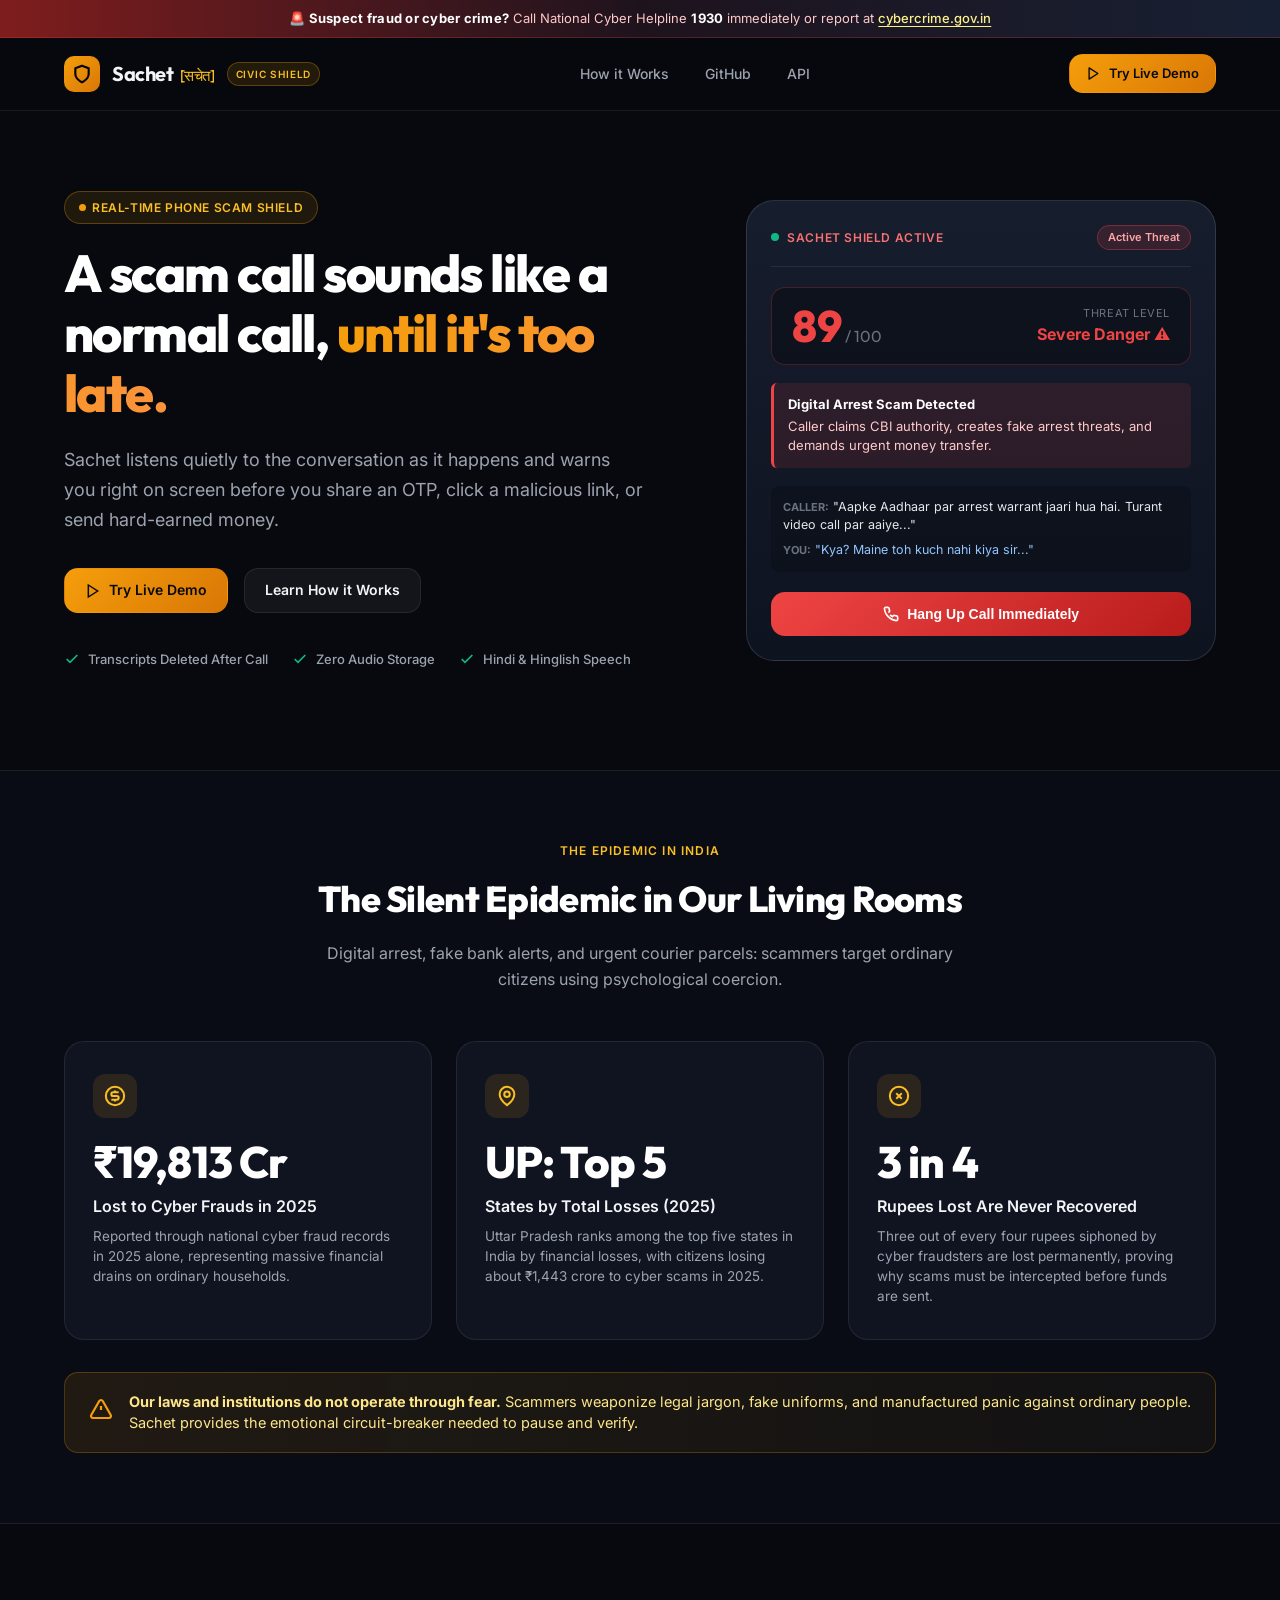
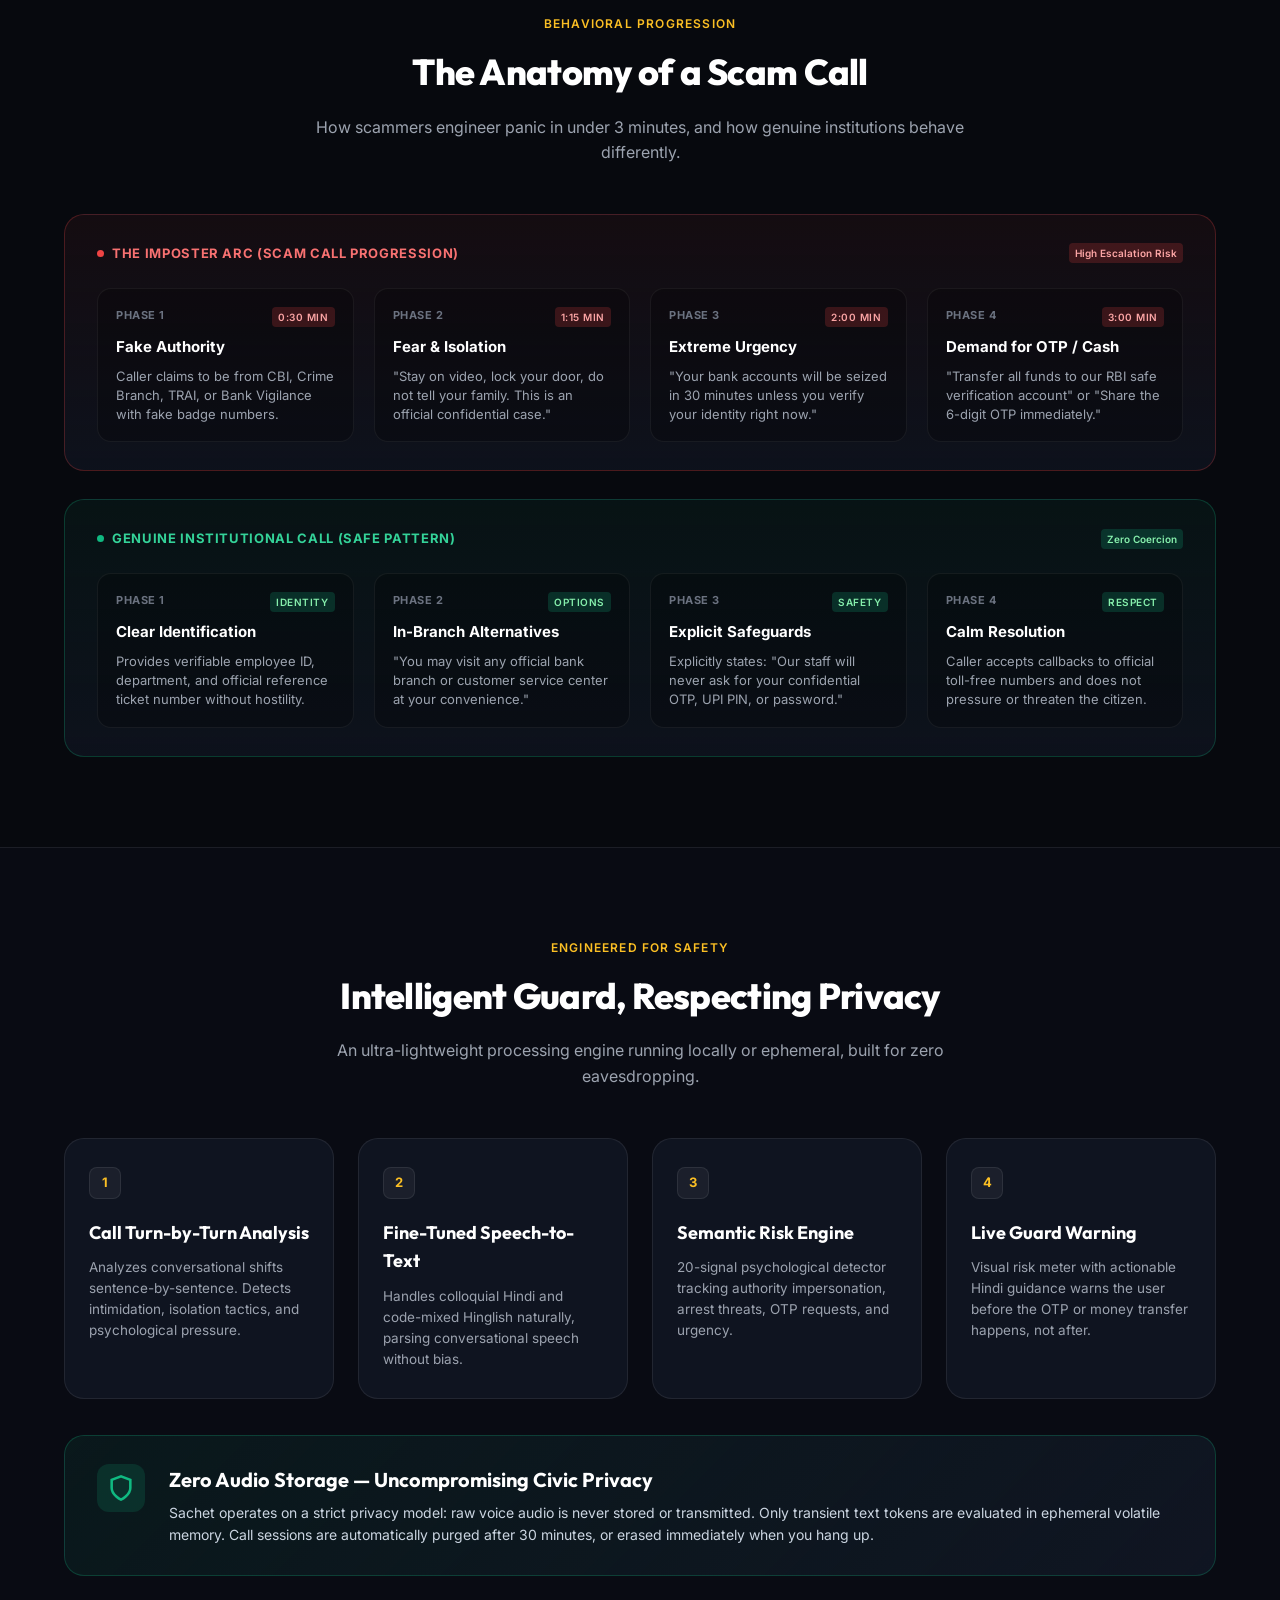
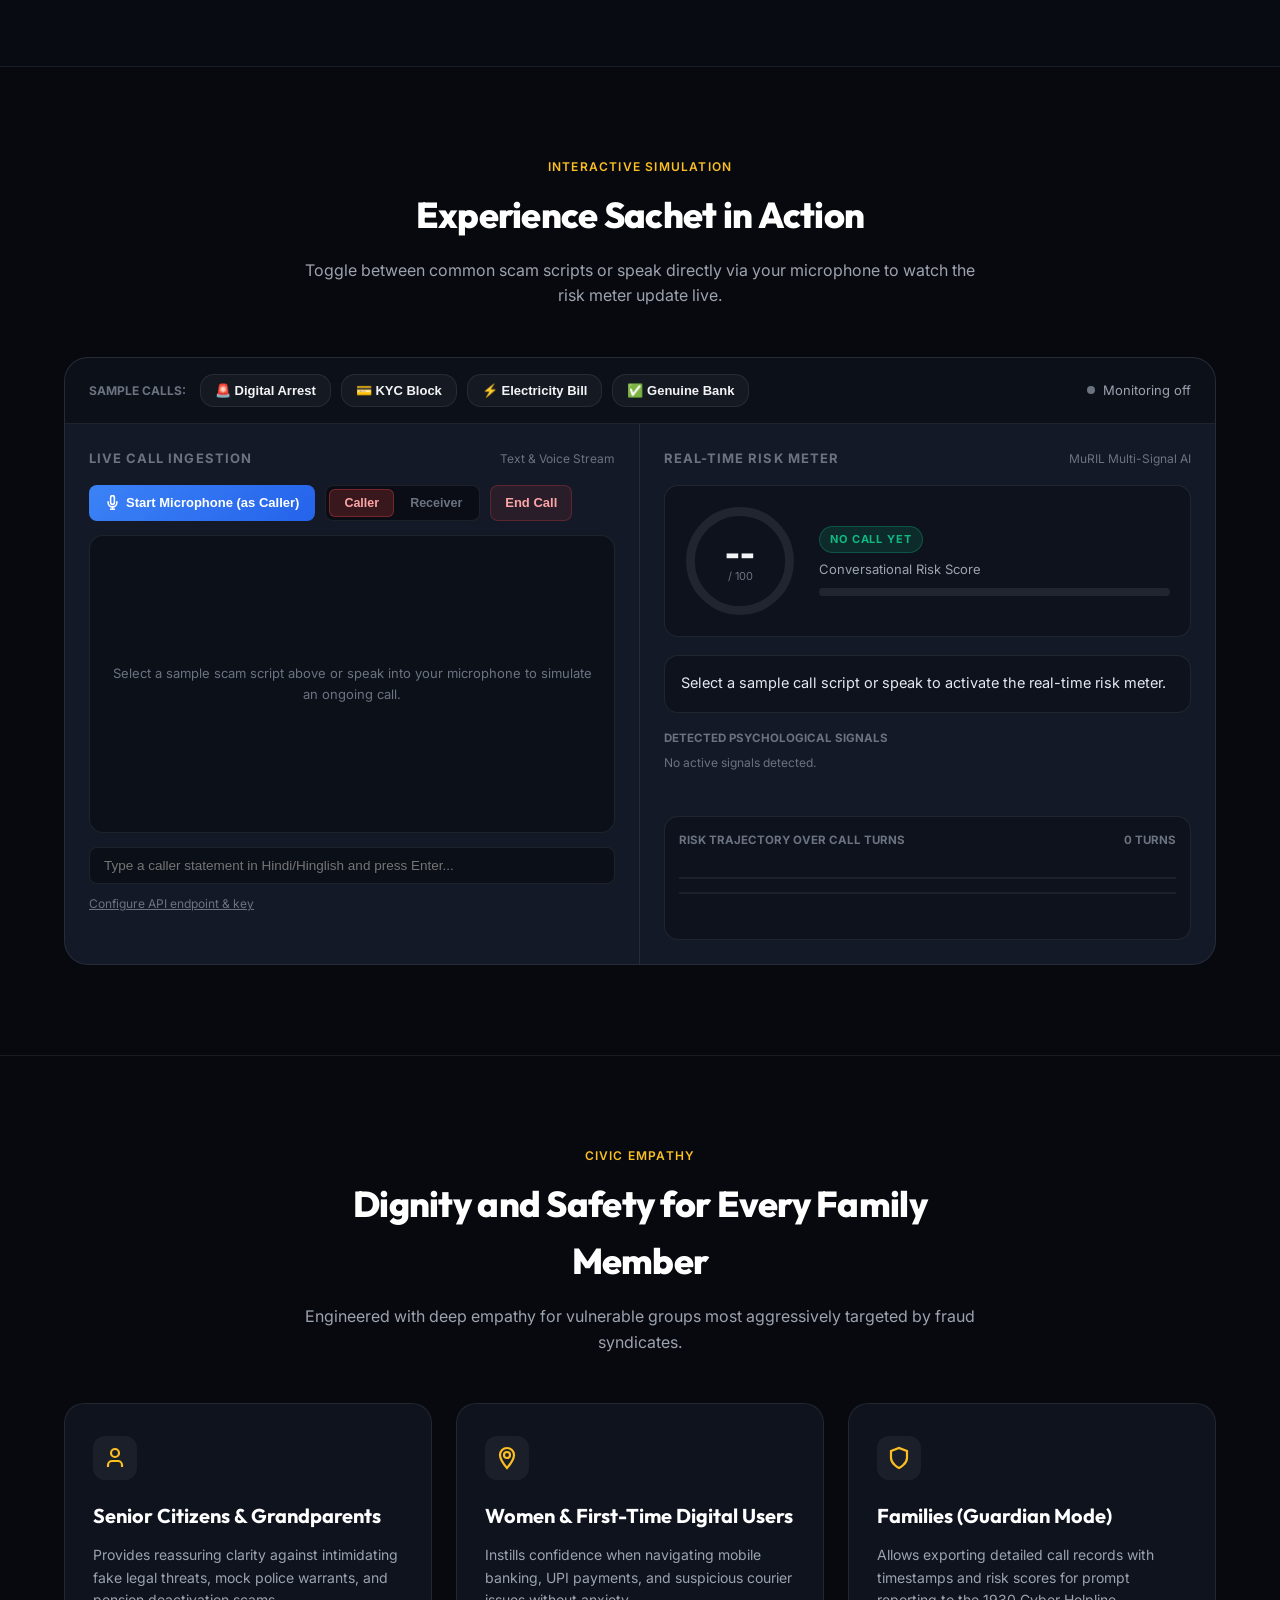
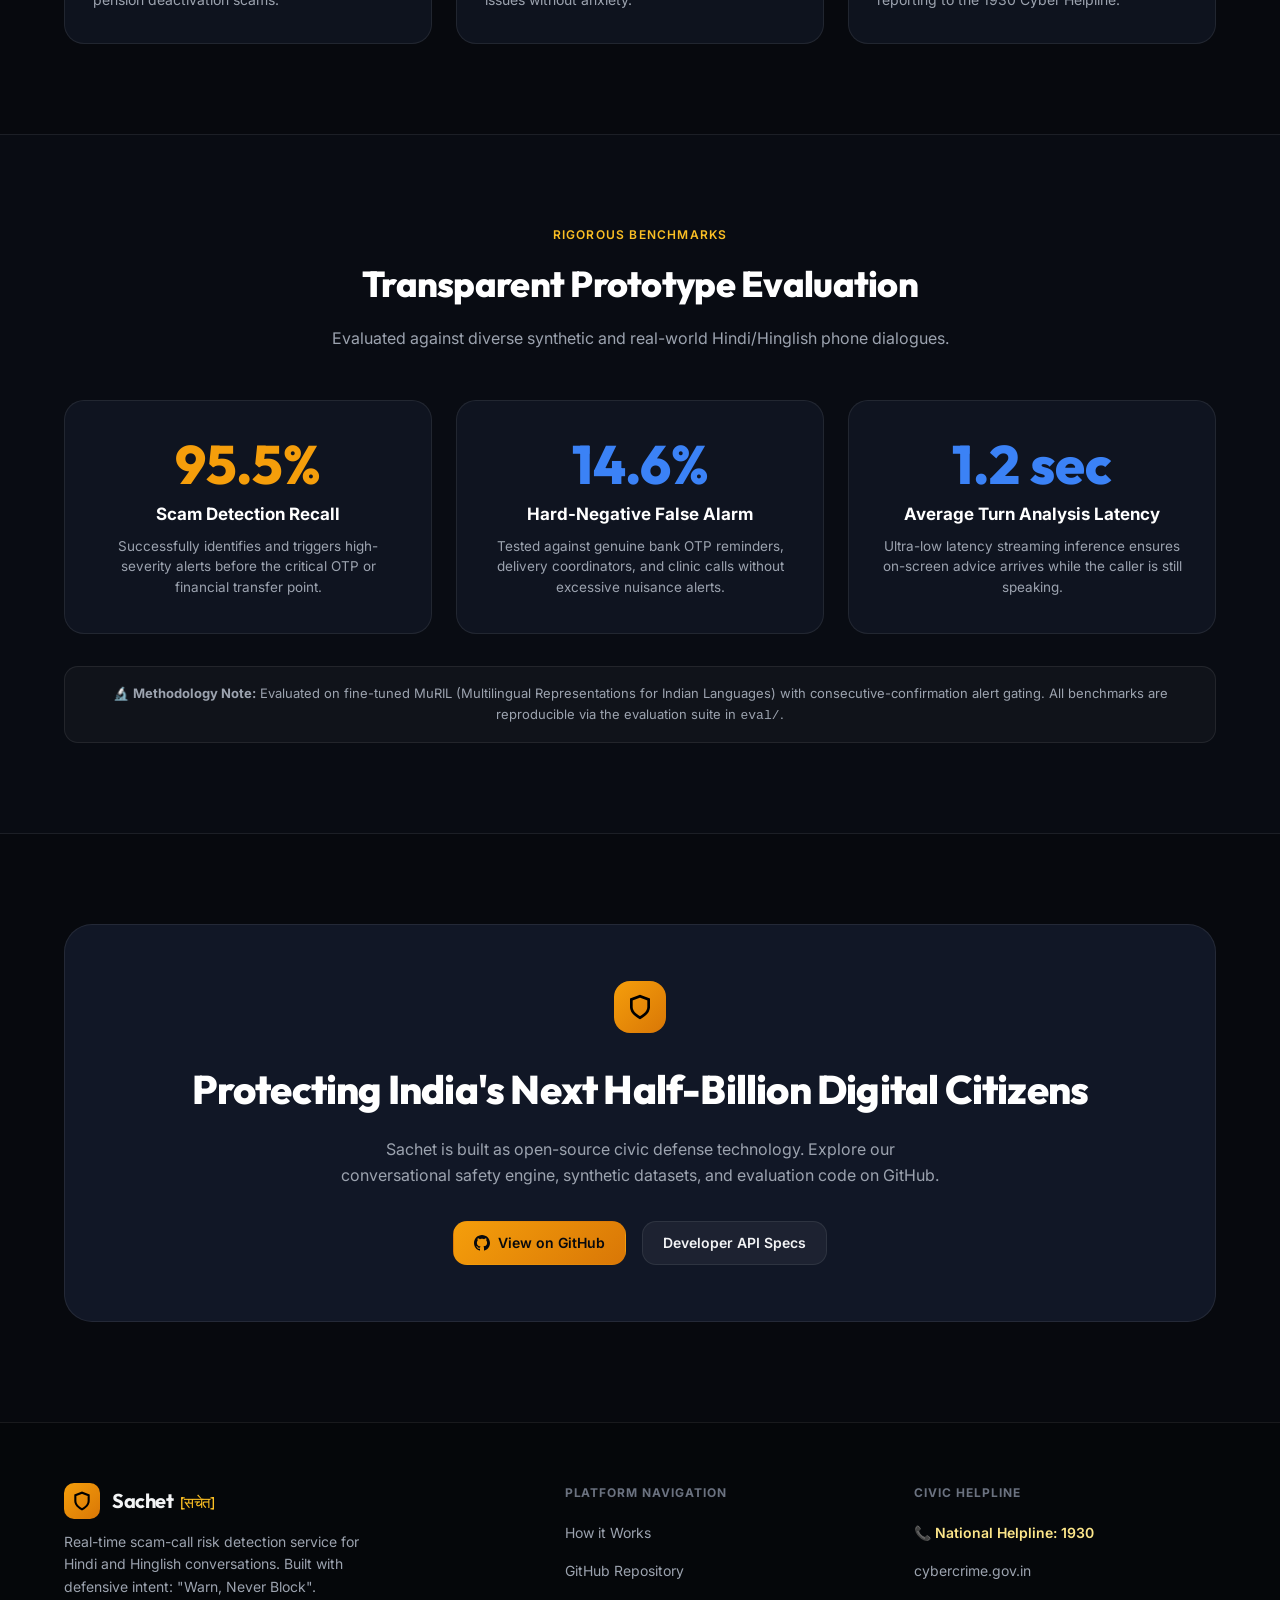
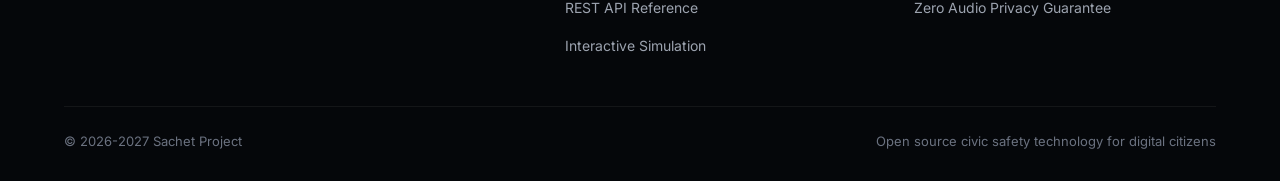
==== commit 10a250a8: "Content modification" ====
--- a/client/index.html
+++ b/client/index.html
@@ -81,7 +81,7 @@
         <div class="hero-trust-list">
           <div class="trust-item">
             <svg width="16" height="16" viewBox="0 0 24 24" fill="none" stroke="currentColor" stroke-width="2.5"><polyline points="20 6 9 17 4 12"/></svg>
-            100% On-Device Option
+            Transcripts Deleted After Call
           </div>
           <div class="trust-item">
             <svg width="16" height="16" viewBox="0 0 24 24" fill="none" stroke="currentColor" stroke-width="2.5"><polyline points="20 6 9 17 4 12"/></svg>
@@ -153,9 +153,9 @@
             <svg width="22" height="22" viewBox="0 0 24 24" fill="none" stroke="currentColor" stroke-width="2.2"><circle cx="12" cy="12" r="10"/><path d="M16 8h-6a2 2 0 1 0 0 4h4a2 2 0 1 1 0 4H8"/><path d="M12 6v2m0 8v2"/></svg>
           </div>
           <div class="stat-value">₹19,813 Cr</div>
-          <div class="stat-label">Lost to Cyber Frauds (2021–2024)</div>
+          <div class="stat-label">Lost to Cyber Frauds in 2025</div>
           <div class="stat-desc">
-            Reported by the Indian Cyber Crime Coordination Centre (I4C), representing life savings siphoned from ordinary Indian households.
+            Reported through national cyber fraud records in 2025 alone, representing massive financial drains on ordinary households.
           </div>
         </div>
 
@@ -164,20 +164,20 @@
             <svg width="22" height="22" viewBox="0 0 24 24" fill="none" stroke="currentColor" stroke-width="2.2"><path d="M20 10c0 6-8 12-8 12s-8-6-8-12a8 8 0 0 1 16 0Z"/><circle cx="12" cy="10" r="3"/></svg>
           </div>
           <div class="stat-value">UP: Top 5</div>
-          <div class="stat-label">States Targeted by Impersonators</div>
+          <div class="stat-label">States by Total Losses (2025)</div>
           <div class="stat-desc">
-            Organized gangs aggressively target Hindi-speaking families with fake police, ATS, and court summons via video calls.
+            Uttar Pradesh ranks among the top five states in India by financial losses, with citizens losing about ₹1,443 crore to cyber scams in 2025.
           </div>
         </div>
 
         <div class="stat-card">
           <div class="stat-icon">
-            <svg width="22" height="22" viewBox="0 0 24 24" fill="none" stroke="currentColor" stroke-width="2.2"><path d="M17 21v-2a4 4 0 0 0-4-4H5a4 4 0 0 0-4 4v2"/><circle cx="9" cy="7" r="4"/><path d="M23 21v-2a4 4 0 0 0-3-3.87"/><path d="M16 3.13a4 4 0 0 1 0 7.75"/></svg>
+            <svg width="22" height="22" viewBox="0 0 24 24" fill="none" stroke="currentColor" stroke-width="2.2"><circle cx="12" cy="12" r="10"/><path d="m15 9-6 6"/><path d="m9 9 6 6"/></svg>
           </div>
           <div class="stat-value">3 in 4</div>
-          <div class="stat-label">Households Receive Scam Calls Weekly</div>
+          <div class="stat-label">Rupees Lost Are Never Recovered</div>
           <div class="stat-desc">
-            According to national consumer surveys, 76% of Indian mobile users receive at least one scam or extortion call every 7 days.
+            Three out of every four rupees siphoned by cyber fraudsters are lost permanently, proving why scams must be intercepted before funds are sent.
           </div>
         </div>
       </div>
